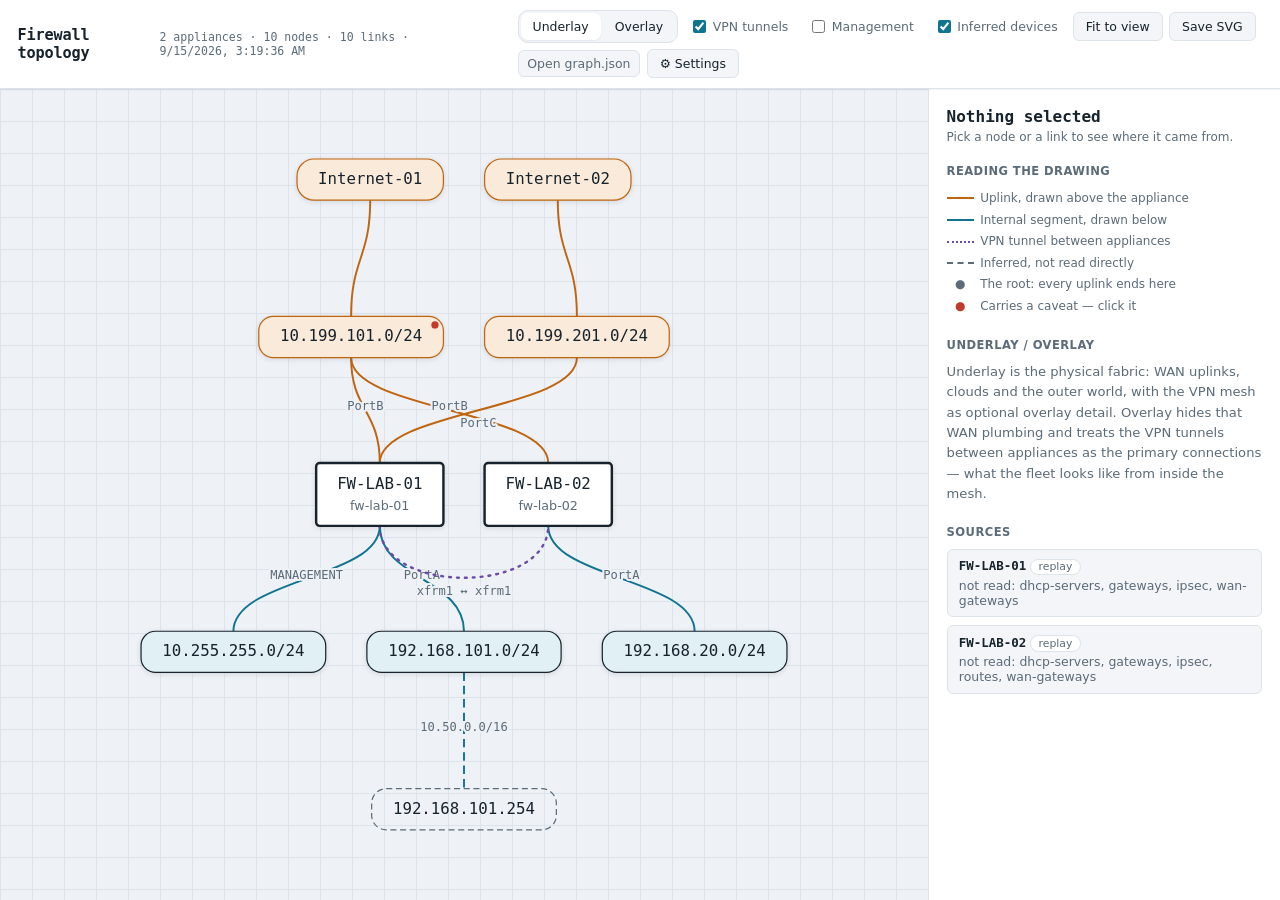
==== web/index.html @ fed54f02 "Initial commit: sfos-topology Builds a network topology graph from one or more Sophos Firewalls via " ====
<!doctype html>
<html lang="en">
<head>
<meta charset="utf-8">
<meta name="viewport" content="width=device-width, initial-scale=1">
<title>Firewall topology</title>
<style>
  :root {
    color-scheme: light dark;

    --paper:       #eef1f5;
    --paper-line:  #dde3ea;
    --surface:     #ffffff;
    --surface-2:   #f3f5f8;
    --ink:         #16222c;
    --ink-soft:    #5b6b78;
    --ink-faint:   #97a4ae;
    --border:      #dde3ea;

    --north:       #bf640f;
    --north-wash:  #faead9;
    --south:       #0f7490;
    --south-wash:  #e1f0f4;
    --overlay:     #6d4aa8;
    --overlay-wash:#eee8f9;
    --alert:       #bf3a28;

    --shadow-1: 0 1px 2px rgba(20, 30, 40, 0.06);
    --shadow-2: 0 6px 20px rgba(20, 30, 40, 0.10), 0 1px 3px rgba(20, 30, 40, 0.08);

    --r-sm: 6px;
    --r-md: 10px;
    --r-pill: 999px;

    --rule: 1px;
    --font-ui: system-ui, -apple-system, "Segoe UI", Roboto, sans-serif;
    --font-data: ui-monospace, "SF Mono", "JetBrains Mono", Menlo, Consolas, monospace;
  }

  @media (prefers-color-scheme: dark) {
    :root {
      --paper:       #0f151b;
      --paper-line:  #1f2932;
      --surface:     #161e26;
      --surface-2:   #1c252e;
      --ink:         #e8edf1;
      --ink-soft:    #8fa0ac;
      --ink-faint:   #5c6c78;
      --border:      #263039;

      --north:       #e0954e;
      --north-wash:  #2a2015;
      --south:       #52b8d4;
      --south-wash:  #10262c;
      --overlay:     #ab8fe0;
      --overlay-wash:#241d33;
      --alert:       #e2695a;

      --shadow-1: 0 1px 2px rgba(0, 0, 0, 0.35);
      --shadow-2: 0 10px 28px rgba(0, 0, 0, 0.45), 0 2px 6px rgba(0, 0, 0, 0.4);
    }
  }

  * { box-sizing: border-box; }

  html, body {
    height: 100%;
    margin: 0;
    font-family: var(--font-ui);
    color: var(--ink);
    background: var(--paper);
    -webkit-font-smoothing: antialiased;
    text-rendering: optimizeLegibility;
  }

  body {
    display: grid;
    grid-template-rows: auto 1fr;
    grid-template-columns: 1fr 22rem;
    grid-template-areas: "bar bar" "canvas panel";
  }

  /* ---------- top bar ---------- */

  .bar {
    grid-area: bar;
    display: flex;
    align-items: center;
    gap: 1.5rem;
    padding: 0.65rem 1.1rem;
    background: var(--surface);
    border-bottom: 1px solid var(--border);
    box-shadow: var(--shadow-1);
    position: relative;
    z-index: 1;
  }

  .bar h1 {
    margin: 0;
    font-family: var(--font-data);
    font-size: 0.95rem;
    font-weight: 700;
    letter-spacing: -0.01em;
  }

  .bar .meta {
    font-family: var(--font-data);
    font-size: 0.72rem;
    color: var(--ink-soft);
  }

  .bar .spacer { flex: 1; }

  .controls { display: flex; align-items: center; gap: 0.4rem; flex-wrap: wrap; }

  .controls label {
    display: inline-flex;
    align-items: center;
    gap: 0.4rem;
    font-size: 0.78rem;
    color: var(--ink-soft);
    cursor: pointer;
    padding: 0.3rem 0.55rem;
    border-radius: var(--r-sm);
    transition: background-color 120ms ease, color 120ms ease;
  }
  .controls label:hover { background: var(--surface-2); color: var(--ink); }

  .controls input[type=checkbox] { accent-color: var(--south); margin: 0; }

  button, .filebtn {
    font: inherit;
    font-size: 0.78rem;
    font-weight: 500;
    color: var(--ink);
    background: var(--surface-2);
    border: 1px solid var(--border);
    border-radius: var(--r-sm);
    padding: 0.36rem 0.75rem;
    cursor: pointer;
    transition: background-color 120ms ease, border-color 120ms ease, box-shadow 120ms ease, transform 120ms ease;
  }

  button:hover, .filebtn:hover { background: var(--surface); border-color: var(--ink-faint); box-shadow: var(--shadow-1); }
  button:active, .filebtn:active { transform: translateY(1px); }
  button:focus-visible, .filebtn:focus-visible { outline: 2px solid var(--overlay); outline-offset: 2px; }
  .filebtn input { position: absolute; width: 1px; height: 1px; opacity: 0; }

  /* ---------- view mode ---------- */

  .modes {
    display: inline-flex; gap: 2px; padding: 2px;
    background: var(--surface-2); border: 1px solid var(--border); border-radius: var(--r-md);
  }
  .modes .mode-btn {
    background: transparent; border: none; border-radius: calc(var(--r-md) - 3px);
    box-shadow: none;
  }
  .modes .mode-btn[aria-pressed="true"] {
    background: var(--surface); color: var(--ink); box-shadow: var(--shadow-1);
  }
  .modes .mode-btn:hover { background: var(--surface); box-shadow: none; }
  .modes .mode-btn[aria-pressed="true"]:hover { box-shadow: var(--shadow-1); }

  /* ---------- canvas ---------- */

  .canvas {
    grid-area: canvas;
    position: relative;
    overflow: hidden;
    background-color: var(--paper);
    background-image:
      linear-gradient(var(--paper-line) 1px, transparent 1px),
      linear-gradient(90deg, var(--paper-line) 1px, transparent 1px);
    background-size: 32px 32px, 32px 32px;
  }

  .canvas.dragging { cursor: grabbing; }
  #stage { display: block; width: 100%; height: 100%; }

  .empty {
    position: absolute;
    inset: 0;
    display: none;
    place-content: center;
    text-align: center;
    padding: 2rem;
  }
  .canvas.is-empty .empty { display: grid; }
  .empty p { max-width: 34ch; margin: 0 auto; color: var(--ink-soft); font-size: 0.9rem; line-height: 1.6; }
  .empty code {
    font-family: var(--font-data); font-size: 0.85em; background: var(--surface-2);
    border: 1px solid var(--border); border-radius: 4px; padding: 0.1em 0.4em;
  }

  .canvas.is-over { outline: 2px dashed var(--south); outline-offset: -8px; }

  /* ---------- graph elements ---------- */

  .node { cursor: pointer; }
  .node-box {
    fill: var(--surface); stroke: var(--ink); stroke-width: var(--rule);
    filter: drop-shadow(0 1px 2px rgba(20, 30, 40, 0.12));
  }
  .node[data-kind="segment"] .node-box { fill: var(--south-wash); }
  .node[data-kind="segment"][data-orientation="north"] .node-box { fill: var(--north-wash); stroke: var(--north); }
  .node[data-kind="cloud"] .node-box { fill: var(--north-wash); stroke: var(--north); }
  .node[data-kind="gateway"] .node-box { fill: none; stroke: var(--ink-soft); stroke-dasharray: 5 3; filter: none; }
  .node[data-kind="device"] .node-box { stroke-width: 2px; }
  .node:not(.dim):hover .node-box { filter: drop-shadow(0 3px 8px rgba(20, 30, 40, 0.2)); }
  .node-dot { fill: var(--ink); stroke: none; }
  .node[data-kind="world"].sel .node-dot { fill: var(--overlay); }
  /* A note is not a fault. Recolouring the box would read as "this device is
     down" to anyone who has looked at a NOC screen, so a caveat gets a mark in
     the corner and the box keeps its normal ink. */
  .node-flag { fill: var(--alert); }
  .node-note { font-family: var(--font-ui); font-size: 9.5px; fill: var(--alert); }
  .node.sel .node-box { stroke: var(--overlay); stroke-width: 2.5px; }
  .node.dim { opacity: 0.3; }

  .node-label { font-family: var(--font-data); font-size: 13px; fill: var(--ink); dominant-baseline: middle; }
  .node-sub { font-family: var(--font-ui); font-size: 10.5px; fill: var(--ink-soft); dominant-baseline: middle; }
  .node-badge { font-family: var(--font-data); font-size: 9.5px; fill: var(--ink-soft); }

  .edge { fill: none; stroke: var(--ink-soft); stroke-width: 1.6px; cursor: pointer; }
  .edge[data-orientation="north"] { stroke: var(--north); }
  .edge[data-orientation="south"] { stroke: var(--south); }
  .edge[data-confidence="inferred"] { stroke-dasharray: 7 4; }
  .edge[data-confidence="assumed"] { stroke-dasharray: 2 4; }
  /* Declared after the confidence rules so a tunnel reads as a tunnel whatever
     its confidence: a VPN link is not a wire and should not look like one. */
  .edge[data-orientation="overlay"] {
    stroke: var(--overlay); stroke-width: 2px; stroke-dasharray: 1.5 5; stroke-linecap: round;
  }
  .edge.sel { stroke: var(--overlay); stroke-width: 3.2px; }
  .edge.dim { opacity: 0.18; }
  .edge-hit { fill: none; stroke: transparent; stroke-width: 14px; cursor: pointer; }
  /* :has() lets the hit-area (the wide invisible click target drawn after the
     visible line) drive a hover style on its thin sibling, so the whole link
     reads as interactive without redrawing it wider all the time. */
  g:has(.edge-hit:hover) .edge:not(.sel) { stroke-width: 2.6px; }
  .edge-label {
    font-family: var(--font-data); font-size: 10px; fill: var(--ink-soft);
    paint-order: stroke; stroke: var(--paper); stroke-width: 3.5px; stroke-linejoin: round;
  }

  /* ---------- inspector ---------- */

  .panel {
    grid-area: panel;
    border-left: 1px solid var(--border);
    background: var(--surface);
    overflow-y: auto;
    padding: 1.1rem;
    scrollbar-width: thin;
    scrollbar-color: var(--ink-faint) transparent;
  }
  .panel::-webkit-scrollbar { width: 8px; }
  .panel::-webkit-scrollbar-thumb { background: var(--ink-faint); border-radius: var(--r-pill); }
  .panel::-webkit-scrollbar-track { background: transparent; }

  .panel h2 {
    margin: 0 0 0.15rem;
    font-family: var(--font-data);
    font-size: 1rem;
    font-weight: 700;
    word-break: break-all;
  }

  .panel .kind { font-size: 0.75rem; color: var(--ink-soft); margin: 0 0 1.1rem; }

  .tabbar { display: flex; gap: 1.3rem; border-bottom: 1px solid var(--border); margin-bottom: 1.1rem; }
  .tab-btn {
    font: inherit; font-size: 0.8rem; font-weight: 600; color: var(--ink-soft);
    background: transparent; border: none; border-bottom: 2px solid transparent;
    padding: 0 0 0.6rem; margin-bottom: -1px; cursor: pointer;
    transition: color 120ms ease, border-color 120ms ease;
  }
  .tab-btn[aria-selected="true"] { color: var(--ink); border-bottom-color: var(--overlay); }
  .tab-btn:hover { color: var(--ink); }
  .tab-btn:focus-visible { outline: 2px solid var(--overlay); outline-offset: 2px; }
  .tabpanel[hidden] { display: none; }

  .panel section { margin-bottom: 1.3rem; }
  .panel h3 {
    margin: 0 0 0.6rem; font-size: 0.72rem; font-weight: 700; color: var(--ink-soft);
    text-transform: uppercase; letter-spacing: 0.04em;
  }
  .panel p { margin: 0 0 0.6rem; font-size: 0.82rem; line-height: 1.55; color: var(--ink-soft); }

  .facts { display: grid; grid-template-columns: auto 1fr; gap: 0.4rem 0.8rem; font-size: 0.8rem; }
  .facts dt { color: var(--ink-soft); }
  .facts dd { margin: 0; font-family: var(--font-data); word-break: break-all; }

  .iface {
    background: var(--surface-2); border: 1px solid var(--border); border-radius: var(--r-sm);
    padding: 0.55rem 0.7rem; margin-bottom: 0.5rem; font-size: 0.78rem;
  }
  .iface:last-child { margin-bottom: 0; }
  /* Address object names are administrator (or Sophos Central) chosen and
     run long with no spaces to break on, e.g. an auto-generated
     Central_NETWORK_..._<suffix> name -- wrap them rather than overflow
     the panel. */
  .iface .n { font-family: var(--font-data); font-weight: 600; overflow-wrap: anywhere; }
  .iface .a { font-family: var(--font-data); color: var(--ink-soft); overflow-wrap: anywhere; }
  .iface .z { color: var(--ink-soft); margin-top: 0.15rem; }
  .tag {
    display: inline-block; font-size: 0.68rem; padding: 0.05rem 0.45rem;
    border: 1px solid var(--border); border-radius: var(--r-pill); color: var(--ink-soft);
    background: var(--surface);
  }
  .tag.alert { border-color: var(--alert); color: var(--alert); }

  .evidence {
    border-left: 3px solid var(--overlay); background: var(--overlay-wash);
    border-radius: 0 var(--r-sm) var(--r-sm) 0;
    padding: 0.4rem 0.65rem; margin-bottom: 0.6rem;
  }
  .evidence .rule { font-family: var(--font-data); font-size: 0.78rem; color: var(--overlay); }
  .evidence .detail { font-size: 0.8rem; line-height: 1.5; color: var(--ink-soft); }

  .warn {
    border-left: 3px solid var(--alert); background: color-mix(in srgb, var(--alert) 10%, var(--surface));
    border-radius: 0 var(--r-sm) var(--r-sm) 0;
    padding: 0.4rem 0.65rem; margin-bottom: 0.6rem; font-size: 0.8rem; line-height: 1.5;
  }

  .legend { font-size: 0.75rem; color: var(--ink-soft); line-height: 1.8; }
  .legend .swatch { display: inline-block; width: 1.7rem; border-top-width: 2px; border-top-style: solid; vertical-align: middle; margin-right: 0.4rem; }

  /* ---------- settings modal ---------- */

  .modal-backdrop {
    position: fixed; inset: 0; background: rgba(10, 14, 18, 0.45);
    display: flex; align-items: center; justify-content: center;
    padding: 1.5rem; z-index: 10;
  }
  .modal-backdrop[hidden] { display: none; }
  .modal {
    background: var(--surface); border-radius: var(--r-md); box-shadow: var(--shadow-2);
    width: min(34rem, 100%); max-height: min(38rem, 100%);
    display: flex; flex-direction: column; overflow: hidden;
  }
  .modal-head {
    display: flex; align-items: center; justify-content: space-between;
    padding: 1rem 1.2rem; border-bottom: 1px solid var(--border);
  }
  .modal-head h2 { margin: 0; font-family: var(--font-data); font-size: 0.95rem; font-weight: 700; }
  .modal-close {
    background: transparent; border: none; padding: 0.2rem 0.5rem; font-size: 0.9rem;
    color: var(--ink-soft); box-shadow: none;
  }
  .modal-close:hover { color: var(--ink); background: var(--surface-2); box-shadow: none; }
  .modal-body { padding: 1.2rem; overflow-y: auto; }
  .modal-body h3 {
    margin: 0 0 0.6rem; font-size: 0.72rem; font-weight: 700; color: var(--ink-soft);
    text-transform: uppercase; letter-spacing: 0.04em;
  }
  .modal-body .hint { font-size: 0.8rem; line-height: 1.55; color: var(--ink-soft); margin: 0 0 1rem; }

  .field { display: flex; flex-direction: column; gap: 0.3rem; margin-bottom: 0.8rem; }
  .field label { font-size: 0.75rem; color: var(--ink-soft); }
  .field input {
    font: inherit; font-family: var(--font-data); font-size: 0.82rem;
    color: var(--ink); background: var(--surface-2); border: 1px solid var(--border);
    border-radius: var(--r-sm); padding: 0.45rem 0.6rem;
  }
  .field input:focus-visible { outline: 2px solid var(--overlay); outline-offset: 1px; }
  .field .note { font-size: 0.72rem; color: var(--ink-faint); }

  .device-row {
    display: flex; align-items: flex-start; justify-content: space-between; gap: 0.7rem;
    background: var(--surface-2); border: 1px solid var(--border); border-radius: var(--r-sm);
    padding: 0.6rem 0.75rem; margin-bottom: 0.5rem;
  }
  .device-row .label { font-family: var(--font-data); font-weight: 600; }
  .device-row .host { font-family: var(--font-data); font-size: 0.78rem; color: var(--ink-soft); }
  .device-row .row-actions { display: flex; gap: 0.4rem; flex-shrink: 0; }
  .device-row .row-actions button { padding: 0.25rem 0.55rem; font-size: 0.72rem; }

  .form-actions { display: flex; gap: 0.6rem; margin-top: 0.9rem; }
  .form-actions .primary { background: var(--ink); color: var(--surface); border-color: var(--ink); }
  .form-actions .primary:hover { background: var(--ink); opacity: 0.9; }

  .settings-error {
    border-left: 3px solid var(--alert); background: color-mix(in srgb, var(--alert) 10%, var(--surface));
    border-radius: 0 var(--r-sm) var(--r-sm) 0; padding: 0.5rem 0.7rem; margin-bottom: 0.9rem;
    font-size: 0.8rem; line-height: 1.5;
  }
  .settings-note {
    border-left: 3px solid var(--south); background: var(--south-wash);
    border-radius: 0 var(--r-sm) var(--r-sm) 0; padding: 0.5rem 0.7rem; margin-bottom: 0.9rem;
    font-size: 0.8rem; line-height: 1.5;
  }

  @media (prefers-reduced-motion: no-preference) {
    .node-box { transition: opacity 120ms linear, filter 120ms ease, stroke-width 120ms ease; }
    .edge { transition: opacity 120ms linear, stroke-width 120ms ease; }
  }

  @media (max-width: 860px) {
    body { grid-template-columns: 1fr; grid-template-rows: auto 1fr auto; grid-template-areas: "bar" "canvas" "panel"; }
    .panel { border-left: none; border-top: 1px solid var(--border); max-height: 45vh; }
  }
</style>
</head>
<body>

<header class="bar">
  <h1>Firewall topology</h1>
  <span class="meta" id="meta"></span>
  <span class="spacer"></span>
  <div class="controls">
    <div class="modes" role="group" aria-label="View">
      <button type="button" class="mode-btn" id="mode-underlay" aria-pressed="true">Underlay</button>
      <button type="button" class="mode-btn" id="mode-overlay" aria-pressed="false">Overlay</button>
    </div>
    <label id="t-overlay-row"><input type="checkbox" id="t-overlay" checked> VPN tunnels</label>
    <label><input type="checkbox" id="t-mgmt"> Management</label>
    <label><input type="checkbox" id="t-ghost" checked> Inferred devices</label>
    <button id="fit">Fit to view</button>
    <button id="export">Save SVG</button>
    <label class="filebtn" tabindex="0">Open graph.json<input type="file" id="file" accept=".json,application/json"></label>
    <button id="settings-btn" title="Add, edit or remove firewalls">⚙ Settings</button>
  </div>
</header>

<div class="canvas is-empty" id="canvas">
  <svg id="stage" xmlns="http://www.w3.org/2000/svg"></svg>
  <div class="empty">
    <p>Drop a <code>graph.json</code> anywhere on this page, or open one from the bar above.
       Generate it with <code>sfos-topology -config devices.json -out graph.json</code>.</p>
  </div>
</div>

<div class="modal-backdrop" id="settings-backdrop" hidden>
  <div class="modal" role="dialog" aria-modal="true" aria-labelledby="settings-title">
    <div class="modal-head">
      <h2 id="settings-title">Settings</h2>
      <button type="button" class="modal-close" id="settings-close" aria-label="Close">✕</button>
    </div>
    <div class="modal-body" id="settings-body"></div>
  </div>
</div>

<aside class="panel" id="panel"></aside>

<script>
"use strict";

/* ------------------------------------------------------------------ *
 * Layout
 *
 * Rank is dictated by orientation, not by graph structure: uplinks sit
 * above the appliance and internal segments below it, which is the whole
 * point of classifying zones in the collector. Within a rank the order is
 * settled by barycentre sweeps, which is enough to keep crossings down at
 * the size a firewall fleet actually reaches.
 * ------------------------------------------------------------------ */

const RANK = { world: -1, cloud: 0, "segment:north": 1, device: 2,
               "segment:south": 3, "segment:management": 3, gateway: 4 };

// The root sits well clear of the first row so it reads as somewhere else
// entirely rather than as another tier of the network.
const WORLD_LIFT = 58;
const WORLD_R = 8;
const ROW_GAP = 130;
const COL_GAP = 34;
const CHAR_W  = 7.9;

function rankOf(n) {
  if (n.kind === "segment") return RANK["segment:" + (n.orientation || "south")] ?? 3;
  return RANK[n.kind] ?? 2;
}

function sizeOf(n) {
  if (n.kind === "world") return { w: WORLD_R * 2, h: WORLD_R * 2 };
  const label = n.label || n.id;
  const sub = n.kind === "device" ? (n.hostname || "") : "";
  const w = Math.max(label.length * CHAR_W, sub.length * 6.2) + 34;
  const h = n.kind === "device" ? 52 : 34;
  return { w: Math.max(w, 96), h };
}

function layout(nodes, edges) {
  const byId = new Map(nodes.map(n => [n.id, n]));
  const rows = new Map();

  for (const n of nodes) {
    n._rank = rankOf(n);
    Object.assign(n, sizeOf(n));
    if (!rows.has(n._rank)) rows.set(n._rank, []);
    rows.get(n._rank).push(n);
  }

  // Overlay edges connect peers on the same rank and must not influence
  // vertical ordering, so they are left out of the sweep.
  const structural = edges.filter(e => e.orientation !== "overlay"
    && byId.has(e.from) && byId.has(e.to));
  const neighbours = new Map(nodes.map(n => [n.id, []]));
  for (const e of structural) {
    neighbours.get(e.from).push(e.to);
    neighbours.get(e.to).push(e.from);
  }

  const ranks = [...rows.keys()].sort((a, b) => a - b);
  const indexIn = r => new Map(rows.get(r).map((n, i) => [n.id, i]));

  for (let pass = 0; pass < 6; pass++) {
    const order = pass % 2 ? [...ranks].reverse() : ranks;
    for (const r of order) {
      const fixed = new Map();
      for (const other of ranks) {
        if (other === r) continue;
        for (const [id, i] of indexIn(other)) fixed.set(id, i);
      }
      const row = rows.get(r);
      const bary = new Map();
      row.forEach((n, i) => {
        const vals = neighbours.get(n.id).map(id => fixed.get(id)).filter(v => v !== undefined);
        bary.set(n.id, vals.length ? vals.reduce((a, b) => a + b, 0) / vals.length : i);
      });
      row.sort((a, b) => bary.get(a.id) - bary.get(b.id) || a.id.localeCompare(b.id));
    }
  }

  let widest = 0;
  for (const r of ranks) {
    const row = rows.get(r);
    widest = Math.max(widest, row.reduce((s, n) => s + n.w + COL_GAP, -COL_GAP));
  }

  for (const r of ranks) {
    const row = rows.get(r);
    const total = row.reduce((s, n) => s + n.w + COL_GAP, -COL_GAP);
    let x = (widest - total) / 2;
    for (const n of row) {
      n.x = x + n.w / 2;
      n.y = r * ROW_GAP - (n.kind === "world" ? WORLD_LIFT : 0);
      x += n.w + COL_GAP;
    }
  }

  // Bounds come from the boxes actually drawn. Deriving height from the rank
  // count leaves a band of dead space under the last row and throws off the
  // fit, which is very visible once the drawing is exported.
  let x0 = Infinity, y0 = Infinity, x1 = -Infinity, y1 = -Infinity;
  for (const n of nodes) {
    x0 = Math.min(x0, n.x - n.w / 2); x1 = Math.max(x1, n.x + n.w / 2);
    y0 = Math.min(y0, n.y - n.h / 2); y1 = Math.max(y1, n.y + n.h / 2);
  }
  if (!nodes.length) { x0 = y0 = 0; x1 = y1 = 1; }
  return { x: x0, y: y0, width: x1 - x0, height: y1 - y0 };
}

/* ------------------------------------------------------------------ *
 * Rendering
 * ------------------------------------------------------------------ */

const NS = "http://www.w3.org/2000/svg";
const el = (name, attrs = {}) => {
  const e = document.createElementNS(NS, name);
  for (const [k, v] of Object.entries(attrs)) if (v !== undefined && v !== null) e.setAttribute(k, v);
  return e;
};

const stage  = document.getElementById("stage");
const canvas = document.getElementById("canvas");
const panel  = document.getElementById("panel");
const meta   = document.getElementById("meta");

let DOC = null;        // parsed graph.json
let VIEW = { x: 0, y: 0, k: 1 };
let root = null;
let selection = null;

// labelPoint evaluates the curve at its midpoint rather than averaging node
// centres, so the text sits on the line it belongs to.
//
// A same-rank pair is always a VPN tunnel today. In the overlay view WAN
// uplinks are hidden, so the tunnel is drawn north of the device, the same
// side an uplink would occupy; in the underlay view it stays a dip below the
// row, out from under the WAN detail still on screen above it.
function labelPoint(a, b) {
  if (a._rank === b._rank) {
    const north = VIEW_MODE === "overlay";
    const ay = a.y + (north ? -a.h / 2 : a.h / 2), by = b.y + (north ? -b.h / 2 : b.h / 2);
    const dip = (46 + Math.abs(a.x - b.x) * 0.08) * (north ? -1 : 1);
    return { x: (a.x + b.x) / 2, y: (ay + by) / 2 + dip * 0.75 };
  }
  const [top, bot] = a._rank < b._rank ? [a, b] : [b, a];
  return { x: (top.x + bot.x) / 2, y: (top.y + top.h / 2 + bot.y - bot.h / 2) / 2 };
}

function edgePath(a, b) {
  if (a._rank === b._rank) {
    const north = VIEW_MODE === "overlay";
    const dip = (46 + Math.abs(a.x - b.x) * 0.08) * (north ? -1 : 1);
    const ay = a.y + (north ? -a.h / 2 : a.h / 2), by = b.y + (north ? -b.h / 2 : b.h / 2);
    return `M ${a.x} ${ay} C ${a.x} ${ay + dip},` +
           ` ${b.x} ${by + dip}, ${b.x} ${by}`;
  }
  const [top, bot] = a._rank < b._rank ? [a, b] : [b, a];
  const y1 = top.y + top.h / 2, y2 = bot.y - bot.h / 2;
  const m = (y1 + y2) / 2;
  return `M ${top.x} ${y1} C ${top.x} ${m}, ${bot.x} ${m}, ${bot.x} ${y2}`;
}

// VIEW_MODE picks which half of the picture is the point.
//
// "underlay" is the physical fabric: WAN uplinks, clouds and the outer world,
// with the VPN mesh as optional overlay detail (t-overlay). "overlay" inverts
// that: the WAN plumbing that gets a device onto the internet is not what a
// VPN mesh reader wants to see, so it is hidden and the tunnel edges — always
// on in this mode — become the primary connections between appliances.
let VIEW_MODE = "underlay";

function setMode(mode) {
  if (mode === VIEW_MODE) return;
  VIEW_MODE = mode;
  document.getElementById("mode-underlay").setAttribute("aria-pressed", String(mode === "underlay"));
  document.getElementById("mode-overlay").setAttribute("aria-pressed", String(mode === "overlay"));
  document.getElementById("t-overlay-row").hidden = mode === "overlay";
  render();
}

function visible(node) {
  if (!document.getElementById("t-mgmt").checked && node.orientation === "management") return false;
  if (!document.getElementById("t-ghost").checked && node.kind === "gateway") return false;
  if (VIEW_MODE === "overlay") {
    if (node.kind === "world" || node.kind === "cloud") return false;
    if (node.kind === "segment" && node.orientation === "north") return false;
  }
  return true;
}

function render() {
  stage.replaceChildren();
  if (!DOC) { canvas.classList.add("is-empty"); panel.replaceChildren(emptyPanel()); return; }
  canvas.classList.remove("is-empty");

  const showOverlay = VIEW_MODE === "overlay" || document.getElementById("t-overlay").checked;
  const nodes = DOC.graph.nodes.filter(visible);
  const ids = new Set(nodes.map(n => n.id));
  const edges = DOC.graph.edges.filter(e =>
    ids.has(e.from) && ids.has(e.to) && (showOverlay || e.orientation !== "overlay"));

  const box = layout(nodes, edges);
  const byId = new Map(nodes.map(n => [n.id, n]));

  root = el("g");
  const gEdges = el("g"), gNodes = el("g");
  root.append(gEdges, gNodes);
  stage.append(root);

  const placed = [];
  for (const e of edges) {
    const a = byId.get(e.from), b = byId.get(e.to);
    const d = edgePath(a, b);
    const g = el("g");
    const hit = el("path", { class: "edge-hit", d });
    const line = el("path", {
      class: "edge", d,
      "data-orientation": e.orientation,
      "data-confidence": e.confidence
    });
    e._el = line;
    g.append(line, hit);
    // A link labelled with the name of the node it lands on says nothing
    // twice, so drop it.
    const echoes = e.label && (e.label === a.label || e.label === b.label);
    if (e.label && !echoes) {
      const p = labelPoint(a, b);
      let y = p.y;
      for (let i = 0; i < 4; i++) {
        const clash = placed.some(q => Math.abs(q.x - p.x) < 62 && Math.abs(q.y - y) < 12);
        if (!clash) break;
        y += 14;
      }
      placed.push({ x: p.x, y });
      const t = el("text", { class: "edge-label", x: p.x, y, "text-anchor": "middle" });
      t.textContent = e.label;
      g.append(t);
    }
    const pick = () => select({ type: "edge", data: e });
    hit.addEventListener("click", pick);
    line.addEventListener("click", pick);
    gEdges.append(g);
  }

  for (const n of nodes) {
    const warn = (n.warnings && n.warnings.length) || n.overlappingCidr ? "1" : "0";
    const g = el("g", {
      class: "node", "data-kind": n.kind,
      "data-orientation": n.orientation || "", "data-warn": warn
    });
    n._el = g;
    if (n.kind === "world") {
      // No label: a named box would imply the collector knows something about
      // what is out there, and it knows nothing beyond the next hop.
      g.append(el("circle", { class: "node-dot", cx: n.x, cy: n.y, r: WORLD_R }));
      const title = el("title");
      title.textContent = n.label || "Outer world";
      g.append(title);
      g.addEventListener("click", ev => { ev.stopPropagation(); select({ type: "node", data: n }); });
      gNodes.append(g);
      continue;
    }

    // A network is a round-rectangle so its shape reads as "a network" at a
    // glance, distinct from a device's near-square box; cloud keeps its own,
    // rounder-still treatment as the odd one out (an upstream, not a network).
    const r = n.kind === "cloud" ? 14 : n.kind === "device" ? 3 : 12;
    g.append(el("rect", {
      class: "node-box", x: n.x - n.w / 2, y: n.y - n.h / 2,
      width: n.w, height: n.h, rx: r
    }));

    const hasSub = n.kind === "device" && n.hostname;
    const label = el("text", {
      class: "node-label", x: n.x, y: hasSub ? n.y - 8 : n.y, "text-anchor": "middle"
    });
    label.textContent = n.label || n.id;
    g.append(label);
    if (hasSub) {
      const sub = el("text", { class: "node-sub", x: n.x, y: n.y + 10, "text-anchor": "middle" });
      sub.textContent = n.hostname;
      g.append(sub);
    }
    if (warn === "1") {
      g.append(el("circle", {
        class: "node-flag", cx: n.x + n.w / 2 - 7, cy: n.y - n.h / 2 + 7, r: 3
      }));
    }
    if (n.overlappingCidr) {
      // Below the box, not inside it: the prefix is the label and must stay
      // readable.
      const b = el("text", {
        class: "node-note", x: n.x, y: n.y + n.h / 2 + 12, "text-anchor": "middle"
      });
      b.textContent = "duplicate address";
      g.append(b);
    }
    g.addEventListener("click", ev => { ev.stopPropagation(); select({ type: "node", data: n }); });
    gNodes.append(g);
  }

  fit(box);
  if (selection) reselect();
  else panel.replaceChildren(emptyPanel());
}

/* ---------- pan, zoom, fit ---------- */

let extent = { x: 0, y: 0, width: 1, height: 1 };

function fit(box) {
  extent = box;
  const pad = 70;
  const r = canvas.getBoundingClientRect();
  const k = Math.min((r.width - pad * 2) / Math.max(box.width, 1),
                     (r.height - pad * 2) / Math.max(box.height, 1), 1.4);
  VIEW = {
    k,
    x: (r.width - box.width * k) / 2 - box.x * k,
    y: (r.height - box.height * k) / 2 - box.y * k
  };
  applyView();
}

function applyView() {
  if (root) root.setAttribute("transform", `translate(${VIEW.x},${VIEW.y}) scale(${VIEW.k})`);
}

canvas.addEventListener("wheel", ev => {
  if (!root) return;
  ev.preventDefault();
  const r = canvas.getBoundingClientRect();
  const px = ev.clientX - r.left, py = ev.clientY - r.top;
  const k = Math.min(3, Math.max(0.2, VIEW.k * (ev.deltaY < 0 ? 1.12 : 1 / 1.12)));
  VIEW.x = px - (px - VIEW.x) * (k / VIEW.k);
  VIEW.y = py - (py - VIEW.y) * (k / VIEW.k);
  VIEW.k = k;
  applyView();
}, { passive: false });

let drag = null;
canvas.addEventListener("pointerdown", ev => {
  if (ev.target.closest(".node") || ev.target.closest(".edge-hit")) return;
  drag = { x: ev.clientX - VIEW.x, y: ev.clientY - VIEW.y };
  canvas.classList.add("dragging");
  canvas.setPointerCapture(ev.pointerId);
});
canvas.addEventListener("pointermove", ev => {
  if (!drag) return;
  VIEW.x = ev.clientX - drag.x;
  VIEW.y = ev.clientY - drag.y;
  applyView();
});
const endDrag = () => { drag = null; canvas.classList.remove("dragging"); };
canvas.addEventListener("pointerup", endDrag);
canvas.addEventListener("pointercancel", endDrag);
canvas.addEventListener("click", ev => { if (!ev.target.closest(".node, .edge-hit")) select(null); });

/* ---------- selection and inspector ---------- */

function select(sel) {
  selection = sel;
  reselect();
}

function reselect() {
  const nodes = [...stage.querySelectorAll(".node")];
  const edges = [...stage.querySelectorAll(".edge")];
  nodes.forEach(n => n.classList.remove("sel", "dim"));
  edges.forEach(e => e.classList.remove("sel", "dim"));

  if (!selection) { panel.replaceChildren(emptyPanel()); return; }

  if (selection.type === "node") {
    const n = selection.data;
    if (!n._el) { panel.replaceChildren(emptyPanel()); return; }
    n._el.classList.add("sel");
    const touching = new Set();
    for (const e of DOC.graph.edges) {
      if (!e._el) continue;
      if (e.from === n.id || e.to === n.id) { touching.add(e); }
      else e._el.classList.add("dim");
    }
    for (const other of DOC.graph.nodes) {
      if (!other._el || other.id === n.id) continue;
      const linked = [...touching].some(e => e.from === other.id || e.to === other.id);
      if (!linked) other._el.classList.add("dim");
    }
    panel.replaceChildren(nodePanel(n, [...touching]));
  } else {
    const e = selection.data;
    if (e._el) e._el.classList.add("sel");
    edges.forEach(x => { if (x !== e._el) x.classList.add("dim"); });
    nodes.forEach(x => {
      const id = DOC.graph.nodes.find(n => n._el === x)?.id;
      if (id !== e.from && id !== e.to) x.classList.add("dim");
    });
    panel.replaceChildren(edgePanel(e));
  }
}

const h = (tag, cls, text) => {
  const n = document.createElement(tag);
  if (cls) n.className = cls;
  if (text !== undefined) n.textContent = text;
  return n;
};

function emptyPanel() {
  const f = document.createDocumentFragment();
  f.append(h("h2", null, "Nothing selected"));
  f.append(h("p", "kind", "Pick a node or a link to see where it came from."));

  const s = h("section");
  s.append(h("h3", null, "Reading the drawing"));
  const l = h("div", "legend");
  l.innerHTML =
    '<div><span class="swatch" style="border-color:var(--north)"></span>Uplink, drawn above the appliance</div>' +
    '<div><span class="swatch" style="border-color:var(--south)"></span>Internal segment, drawn below</div>' +
    '<div><span class="swatch" style="border-color:var(--overlay);border-top-style:dotted"></span>VPN tunnel between appliances</div>' +
    '<div><span class="swatch" style="border-color:var(--ink-soft);border-top-style:dashed"></span>Inferred, not read directly</div>' +
    '<div><span style="display:inline-block;width:1.7rem;text-align:center;margin-right:0.4rem">&#9679;</span>The root: every uplink ends here</div>' +
    '<div><span style="display:inline-block;width:1.7rem;text-align:center;margin-right:0.4rem;color:var(--alert)">&#9679;</span>Carries a caveat &mdash; click it</div>';
  s.append(l);
  f.append(s);

  const m = h("section");
  m.append(h("h3", null, "Underlay / Overlay"));
  m.append(h("p", null,
    "Underlay is the physical fabric: WAN uplinks, clouds and the outer world, " +
    "with the VPN mesh as optional overlay detail. Overlay hides that WAN " +
    "plumbing and treats the VPN tunnels between appliances as the primary " +
    "connections — what the fleet looks like from inside the mesh."));
  f.append(m);

  if (DOC) {
    const d = h("section");
    d.append(h("h3", null, "Sources"));
    for (const dev of DOC.devices || []) {
      const row = h("div", "iface");
      row.append(h("span", "n", dev.label));
      row.append(document.createTextNode(" "));
      row.append(h("span", "tag", dev.source));
      if (dev.error) row.append(h("div", "a", dev.error));
      const missing = Object.keys(dev.partial || {});
      if (missing.length) row.append(h("div", "z", "not read: " + missing.join(", ").replace(/\.json/g, "")));
      d.append(row);
    }
    f.append(d);
  }
  return f;
}

function facts(pairs) {
  const dl = h("dl", "facts");
  for (const [k, v] of pairs) {
    if (v === undefined || v === null || v === "") continue;
    dl.append(h("dt", null, k), h("dd", null, String(v)));
  }
  return dl;
}

// activeTab remembers the last tab id chosen, across selections: browsing
// several segments in a row to compare, say, their address objects should
// not reset to "Information" on every click.
let activeTab = null;

// tabs renders a tab bar plus one panel per section, all built up front
// (build() runs immediately, not lazily) since the underlying data is a
// small in-memory object, not worth deferring. Only one panel is visible at
// a time; switching tabs never touches node/edge selection state.
function tabs(sections) {
  const wrap = document.createDocumentFragment();
  const bar = h("div", "tabbar");
  const built = sections.map(s => ({ ...s, panel: h("div", "tabpanel") }));
  for (const s of built) s.panel.append(s.build());

  const initial = built.some(s => s.id === activeTab) ? activeTab : built[0].id;
  for (const s of built) {
    const btn = h("button", "tab-btn", s.label);
    btn.type = "button";
    btn.setAttribute("aria-selected", String(s.id === initial));
    s.panel.hidden = s.id !== initial;
    btn.addEventListener("click", () => {
      activeTab = s.id;
      bar.querySelectorAll(".tab-btn").forEach(b => b.setAttribute("aria-selected", "false"));
      btn.setAttribute("aria-selected", "true");
      for (const other of built) other.panel.hidden = other.id !== s.id;
    });
    bar.append(btn);
  }
  wrap.append(bar, ...built.map(s => s.panel));
  return wrap;
}

function nodePanel(n, touching) {
  const f = document.createDocumentFragment();
  f.append(h("h2", null, n.label || n.id));
  const kindText = {
    device: "Appliance", segment: "Network segment",
    cloud: "Upstream", gateway: "Inferred router", world: "Everything past the uplinks"
  }[n.kind] || n.kind;
  f.append(h("p", "kind", kindText + (n.orientation ? " · " + n.orientation : "")));

  const buildInformation = () => {
    const frag = document.createDocumentFragment();
    const s1 = h("section");
    s1.append(facts([
      ["Serial", n.serial],
      ["Hostname", n.hostname],
      ["Prefix", n.cidr],
      ["Gateway IP", n.gatewayIp],
      ["HA peers", (n.haPeers || []).join(", ")],
      ["Links", touching.length]
    ]));
    frag.append(s1);

    for (const w of n.warnings || []) {
      frag.append(h("div", "warn", w));
    }

    if (n.kind === "device" && n.interfaces && n.interfaces.length) {
      const s = h("section");
      s.append(h("h3", null, "Interfaces"));
      for (const i of n.interfaces) {
        const row = h("div", "iface");
        const line = h("div");
        line.append(h("span", "n", i.name));
        if (i.addr) { line.append(document.createTextNode(" ")); line.append(h("span", "a", i.addr)); }
        row.append(line);
        const sub = h("div", "z");
        sub.textContent = `${i.zoneName} (${i.zoneType}) · ${i.orientation}`;
        row.append(sub);
        if (i.gatewayName) row.append(h("div", "a", "via " + i.gatewayName + " " + (i.gatewayIp || "")));
        const tags = h("div");
        if (i.isApiPath) { tags.append(h("span", "tag", "collector path")); tags.append(document.createTextNode(" ")); }
        if (i.type && i.type !== "physical") tags.append(h("span", "tag", i.type));
        if (i.memberOf) { tags.append(document.createTextNode(" ")); tags.append(h("span", "tag", "in " + i.memberOf)); }
        if (!i.enabled) { tags.append(document.createTextNode(" ")); tags.append(h("span", "tag", "disabled")); }
        if (tags.childNodes.length) row.append(tags);
        s.append(row);
      }
      frag.append(s);
    }

    // A network's own interfaces: one row per appliance that has a wire on
    // it, pulled from the device->segment edges rather than re-deriving
    // membership in the browser, so this always agrees with why the segment
    // merged.
    if (n.kind === "segment") {
      const memberEdges = touching.filter(e => e.from !== n.id
        && DOC.graph.nodes.find(x => x.id === e.from)?.kind === "device");
      if (memberEdges.length) {
        const s = h("section");
        s.append(h("h3", null, "Connected interfaces"));
        for (const e of memberEdges) {
          const dev = DOC.graph.nodes.find(x => x.id === e.from);
          const iface = (dev.interfaces || []).find(i => i.name === e.label);
          const row = h("div", "iface");
          const line = h("div");
          line.append(h("span", "n", dev.label || dev.id));
          line.append(document.createTextNode(" — " + (e.label || "")));
          row.append(line);
          if (iface) {
            const sub = h("div", "z");
            sub.textContent = `${iface.zoneName} (${iface.zoneType})` + (iface.addr ? " · " + iface.addr : "");
            row.append(sub);
          }
          s.append(row);
        }
        frag.append(s);
      }
    }
    return frag;
  };

  const buildAddressObjects = () => {
    const frag = document.createDocumentFragment();
    const s = h("section");
    if (n.addressObjects && n.addressObjects.length) {
      for (const o of n.addressObjects) {
        const row = h("div", "iface");
        const line = h("div");
        line.append(h("span", "n", o.name));
        line.append(document.createTextNode(" "));
        line.append(h("span", "tag", o.hostType));
        if (o.multipleFirewalls) {
          line.append(document.createTextNode(" "));
          line.append(h("span", "tag alert", "multiple-firewalls"));
        }
        row.append(line);
        const sub = h("div", "z");
        sub.textContent = `${o.value} · ${o.deviceLabel}`;
        row.append(sub);
        s.append(row);
      }
    } else {
      s.append(h("p", null, "No address objects match this network."));
    }
    frag.append(s);
    return frag;
  };

  const buildEvidence = () => {
    const frag = document.createDocumentFragment();
    const s = h("section");
    for (const e of touching) {
      for (const ev of e.evidence || []) {
        const b = h("div", "evidence");
        b.append(h("div", "rule", ev.rule + " · " + e.confidence));
        b.append(h("div", "detail", ev.detail));
        s.append(b);
      }
    }
    frag.append(s);
    return frag;
  };

  const sections = [{ id: "info", label: "Information", build: buildInformation }];
  if (n.kind === "segment") sections.push({ id: "objects", label: "Address objects", build: buildAddressObjects });
  if (touching.length) sections.push({ id: "evidence", label: "Evidences", build: buildEvidence });
  f.append(tabs(sections));
  return f;
}

function edgePanel(e) {
  const f = document.createDocumentFragment();
  f.append(h("h2", null, e.label || e.from + " → " + e.to));
  f.append(h("p", "kind", e.orientation + " · " + e.confidence));

  const buildInformation = () => {
    const frag = document.createDocumentFragment();
    const s1 = h("section");
    s1.append(facts([["From", e.from], ["To", e.to]]));
    frag.append(s1);
    return frag;
  };

  const buildEvidence = () => {
    const frag = document.createDocumentFragment();
    const s = h("section");
    if (!(e.evidence || []).length) {
      s.append(h("p", null, "No rule recorded for this link."));
    }
    for (const ev of e.evidence || []) {
      const b = h("div", "evidence");
      b.append(h("div", "rule", ev.rule));
      b.append(h("div", "detail", ev.detail));
      s.append(b);
    }
    frag.append(s);
    return frag;
  };

  f.append(tabs([
    { id: "info", label: "Information", build: buildInformation },
    { id: "evidence", label: "Evidences", build: buildEvidence }
  ]));
  return f;
}

/* ---------- loading ---------- */

function loadDoc(raw) {
  let parsed;
  try { parsed = typeof raw === "string" ? JSON.parse(raw) : raw; }
  catch (err) { showError("That file is not valid JSON."); return; }

  const graph = parsed.graph || parsed;
  if (!graph || !Array.isArray(graph.nodes) || !Array.isArray(graph.edges)) {
    showError("No nodes and edges in that file. Expected the output of sfos-topology.");
    return;
  }
  DOC = { graph, devices: parsed.devices || [], generatedAt: parsed.generatedAt };
  selection = null;

  const devs = DOC.devices.length ? DOC.devices.length + " appliances" : "";
  const when = DOC.generatedAt ? new Date(DOC.generatedAt).toLocaleString() : "";
  meta.textContent = [devs, graph.nodes.length + " nodes", graph.edges.length + " links", when]
    .filter(Boolean).join("  ·  ");
  render();
}

function showError(msg) {
  panel.replaceChildren();
  panel.append(h("h2", null, "Could not read that file"));
  panel.append(h("p", "kind", msg));
}

document.getElementById("file").addEventListener("change", ev => {
  const file = ev.target.files[0];
  if (file) file.text().then(loadDoc);
});

["dragenter", "dragover"].forEach(t =>
  document.addEventListener(t, ev => { ev.preventDefault(); canvas.classList.add("is-over"); }));
["dragleave", "drop"].forEach(t =>
  document.addEventListener(t, ev => { ev.preventDefault(); canvas.classList.remove("is-over"); }));
document.addEventListener("drop", ev => {
  const file = ev.dataTransfer.files[0];
  if (file) file.text().then(loadDoc);
});

for (const id of ["t-overlay", "t-mgmt", "t-ghost"]) {
  document.getElementById(id).addEventListener("change", render);
}
document.getElementById("mode-underlay").addEventListener("click", () => setMode("underlay"));
document.getElementById("mode-overlay").addEventListener("click", () => setMode("overlay"));
document.getElementById("fit").addEventListener("click", () => fit(extent));

document.getElementById("export").addEventListener("click", () => {
  if (!DOC) return;
  const clone = stage.cloneNode(true);
  clone.setAttribute("viewBox",
    `${extent.x - 40} ${extent.y - 40} ${extent.width + 80} ${extent.height + 80}`);
  clone.setAttribute("width", extent.width + 80);
  clone.setAttribute("height", extent.height + 80);
  clone.querySelector("g").removeAttribute("transform");
  clone.querySelectorAll(".dim, .sel").forEach(n => n.classList.remove("dim", "sel"));
  // Inline the stylesheet: an exported file has no document to inherit from.
  const style = document.createElementNS(NS, "style");
  style.textContent = document.querySelector("style").textContent;
  clone.prepend(style);
  const blob = new Blob(['<?xml version="1.0" encoding="UTF-8"?>\n', clone.outerHTML],
                        { type: "image/svg+xml" });
  const a = document.createElement("a");
  a.href = URL.createObjectURL(blob);
  a.download = "topology.svg";
  a.click();
  URL.revokeObjectURL(a.href);
});

window.addEventListener("resize", () => { if (DOC) fit(extent); });

/* ------------------------------------------------------------------ *
 * Settings: add, edit and remove firewalls.
 *
 * This talks to /api/devices, which only exists when the collector was
 * started with SFOS_ADMIN_TOKEN set -- deliberately opt-in, since a write
 * endpoint that can plant firewall API keys is a bigger blast radius than
 * the read-only graph this page otherwise only ever shows. The token is
 * kept in sessionStorage: enough to avoid retyping it on every click within
 * one tab, gone the moment the tab closes.
 * ------------------------------------------------------------------ */

const backdrop     = document.getElementById("settings-backdrop");
const settingsBody = document.getElementById("settings-body");
let adminToken   = sessionStorage.getItem("sfos-admin-token") || "";
let editingLabel = null;  // non-null while the form is editing an existing device
let lastDevices  = [];

function openSettings() { backdrop.hidden = false; renderSettings(); }
function closeSettings() { backdrop.hidden = true; editingLabel = null; }

document.getElementById("settings-btn").addEventListener("click", openSettings);
document.getElementById("settings-close").addEventListener("click", closeSettings);
backdrop.addEventListener("click", ev => { if (ev.target === backdrop) closeSettings(); });
document.addEventListener("keydown", ev => { if (ev.key === "Escape" && !backdrop.hidden) closeSettings(); });

async function apiFetch(path, opts) {
  opts = opts || {};
  const headers = Object.assign({}, opts.headers, { "X-Admin-Token": adminToken });
  if (opts.body) headers["Content-Type"] = "application/json";
  let res;
  try {
    res = await fetch(path, Object.assign({}, opts, { headers }));
  } catch (err) {
    return { ok: false, status: 0, body: { error: "could not reach the server" } };
  }
  let body = null;
  try { body = await res.json(); } catch (err) { /* no/invalid body */ }
  return { ok: res.ok, status: res.status, body };
}

async function refetchGraph() {
  try {
    const r = await fetch("graph.json", { cache: "no-store" });
    if (r.ok) loadDoc(await r.json());
  } catch (err) { /* leave the current graph on screen */ }
}

function renderSettings() {
  settingsBody.replaceChildren(h("p", null, "Loading…"));
  if (!adminToken) { settingsBody.replaceChildren(tokenPrompt()); return; }
  apiFetch("api/devices").then(({ ok, status, body }) => {
    if (status === 404) { settingsBody.replaceChildren(disabledNotice()); return; }
    if (status === 401) {
      adminToken = "";
      sessionStorage.removeItem("sfos-admin-token");
      settingsBody.replaceChildren(tokenPrompt("That token was rejected."));
      return;
    }
    if (!ok) { settingsBody.replaceChildren(msgPanel("error", (body && body.error) || `HTTP ${status}`)); return; }
    lastDevices = body || [];
    editingLabel = null;
    renderDevicesAndForm();
  });
}

function renderDevicesAndForm(message) {
  settingsBody.replaceChildren(buildDevicesAndForm(lastDevices, message));
}

function tokenPrompt(message) {
  const f = document.createDocumentFragment();
  if (message) f.append(h("div", "settings-error", message));
  f.append(h("p", "hint",
    "Settings needs the admin token the server was started with " +
    "(the SFOS_ADMIN_TOKEN environment variable)."));
  const field = h("div", "field");
  const lab = h("label", null, "Admin token");
  field.append(lab);
  const input = document.createElement("input");
  input.type = "password";
  input.placeholder = "••••••••";
  field.append(input);
  f.append(field);
  const actions = h("div", "form-actions");
  const go = h("button", "primary", "Continue");
  go.type = "button";
  go.addEventListener("click", () => {
    const v = input.value.trim();
    if (!v) return;
    adminToken = v;
    sessionStorage.setItem("sfos-admin-token", adminToken);
    renderSettings();
  });
  input.addEventListener("keydown", ev => { if (ev.key === "Enter") go.click(); });
  actions.append(go);
  f.append(actions);
  return f;
}

function disabledNotice() {
  const f = document.createDocumentFragment();
  f.append(h("p", "hint",
    "Settings are disabled on this server. Set SFOS_ADMIN_TOKEN in its " +
    "environment and restart the collector to enable adding, editing and " +
    "removing firewalls from here."));
  return f;
}

function msgPanel(kind, text) {
  const f = document.createDocumentFragment();
  f.append(h("div", kind === "error" ? "settings-error" : "settings-note", text));
  return f;
}

function field(labelText, id, type, value, placeholder) {
  const wrap = h("div", "field");
  const lab = h("label", null, labelText);
  lab.htmlFor = id;
  wrap.append(lab);
  const input = document.createElement("input");
  input.type = type; input.id = id;
  if (value !== undefined && value !== null) input.value = value;
  if (placeholder) input.placeholder = placeholder;
  wrap.append(input);
  return wrap;
}

function buildDevicesAndForm(devices, message) {
  const f = document.createDocumentFragment();
  if (message) f.append(h("div", message.kind === "error" ? "settings-error" : "settings-note", message.text));

  const list = h("section");
  list.append(h("h3", null, "Firewalls"));
  if (!devices.length) list.append(h("p", "hint", "No firewalls configured yet."));
  for (const d of devices) {
    const row = h("div", "device-row");
    const info = h("div");
    info.append(h("div", "label", d.label));
    info.append(h("div", "host", d.offlineDir ? "replay: " + d.offlineDir : (d.host || "")));
    const tags = h("div");
    tags.append(h("span", "tag", d.hasToken ? "key set" : "no key"));
    if (d.tokenEnv) { tags.append(document.createTextNode(" ")); tags.append(h("span", "tag", "env: " + d.tokenEnv)); }
    if (d.pinSha256) { tags.append(document.createTextNode(" ")); tags.append(h("span", "tag", "pinned")); }
    info.append(tags);
    row.append(info);

    const actions = h("div", "row-actions");
    const editBtn = h("button", null, "Edit");
    editBtn.type = "button";
    editBtn.addEventListener("click", () => { editingLabel = d.label; renderDevicesAndForm(); });
    const delBtn = h("button", null, "Remove");
    delBtn.type = "button";
    delBtn.addEventListener("click", () => {
      if (!confirm(`Remove ${d.label}? This deletes it from devices.json and its stored key.`)) return;
      apiFetch("api/devices/" + encodeURIComponent(d.label), { method: "DELETE" }).then(({ ok, status, body }) => {
        if (!ok) { renderDevicesAndForm({ kind: "error", text: (body && body.error) || `HTTP ${status}` }); return; }
        lastDevices = (body && body.devices) || [];
        editingLabel = null;
        renderDevicesAndForm({ kind: "note", text: `Removed ${d.label}.` });
        refetchGraph();
      });
    });
    actions.append(editBtn, delBtn);
    row.append(actions);
    list.append(row);
  }
  f.append(list);

  const editing = devices.find(d => d.label === editingLabel) || null;
  const formSection = h("section");
  formSection.append(h("h3", null, editing ? `Edit ${editing.label}` : "Add a firewall"));

  formSection.append(field("Label", "df-label", "text", editing ? editing.label : "", "FW-101"));
  formSection.append(field("Host (address:port)", "df-host", "text", editing ? editing.host : "", "192.168.101.99:4444"));
  formSection.append(field("API key", "df-token", "password", "",
    editing ? "leave blank to keep the current key" : "sfos_..."));
  formSection.append(field("Certificate pin (SHA-256, optional)", "df-pin", "text", editing ? editing.pinSha256 : "", ""));

  const actions = h("div", "form-actions");
  const save = h("button", "primary", editing ? "Save changes" : "Add firewall");
  save.type = "button";
  save.addEventListener("click", () => {
    const label = document.getElementById("df-label").value.trim();
    const host = document.getElementById("df-host").value.trim();
    const token = document.getElementById("df-token").value;
    const pin = document.getElementById("df-pin").value.trim();
    if (!label || !host) { renderDevicesAndForm({ kind: "error", text: "Label and host are required." }); return; }

    const payload = { label, host, token, pinSha256: pin };
    save.disabled = true;
    const req = editing
      ? apiFetch("api/devices/" + encodeURIComponent(editing.label), { method: "PUT", body: JSON.stringify(payload) })
      : apiFetch("api/devices", { method: "POST", body: JSON.stringify(payload) });
    req.then(({ ok, status, body }) => {
      if (!ok) { renderDevicesAndForm({ kind: "error", text: (body && body.error) || `HTTP ${status}` }); return; }
      lastDevices = (body && body.devices) || [];
      editingLabel = null;
      let text = editing ? `Saved ${label}.` : `Added ${label}.`;
      if (body && body.device && body.device.error) text += " Could not connect yet: " + body.device.error;
      renderDevicesAndForm({ kind: body && body.device && body.device.error ? "error" : "note", text });
      refetchGraph();
    });
  });
  actions.append(save);
  if (editing) {
    const cancel = h("button", null, "Cancel");
    cancel.type = "button";
    cancel.addEventListener("click", () => { editingLabel = null; renderDevicesAndForm(); });
    actions.append(cancel);
  }
  formSection.append(actions);
  f.append(formSection);
  return f;
}

/* When the page is served by the collector it fetches the live graph.
   Opened straight from disk, browsers block that fetch, so it falls back to
   the sample embedded below. Opening a file replaces either one. */
const SAMPLE = {"generatedAt":"2026-09-15T03:19:36.099736681Z","graph":{"nodes":[{"id":"serial:S1234567890ABCDE","kind":"device","label":"FW-LAB-01","serial":"S1234567890ABCDE","hostname":"fw-lab-01","interfaces":[{"deviceId":"serial:S1234567890ABCDE","name":"MANAGEMENT","type":"physical","zoneName":"LAN","zoneType":"lan","orientation":"south","addr":"10.255.255.101/24","enabled":true},{"deviceId":"serial:S1234567890ABCDE","name":"PortA","type":"physical","zoneName":"LAN","zoneType":"lan","orientation":"south","addr":"192.168.101.99/24","enabled":true,"isApiPath":true},{"deviceId":"serial:S1234567890ABCDE","name":"PortB","type":"physical","zoneName":"WAN","zoneType":"wan","orientation":"north","addr":"10.199.101.101/24","gatewayName":"Internet-01","gatewayIp":"10.199.101.1","enabled":true},{"deviceId":"serial:S1234567890ABCDE","name":"PortC","type":"physical","zoneName":"WAN","zoneType":"wan","orientation":"north","addr":"10.199.201.101/24","gatewayName":"Internet-02","gatewayIp":"10.199.201.1","enabled":true},{"deviceId":"serial:S1234567890ABCDE","name":"xfrm1","type":"xfrm","zoneName":"VPN","zoneType":"vpn","orientation":"overlay","addr":"10.252.0.2/30","enabled":true},{"deviceId":"serial:S1234567890ABCDE","name":"xfrm2","type":"xfrm","zoneName":"VPN","zoneType":"vpn","orientation":"overlay","addr":"10.252.0.10/30","enabled":true},{"deviceId":"serial:S1234567890ABCDE","name":"xfrm3","type":"xfrm","zoneName":"VPN","zoneType":"vpn","orientation":"overlay","addr":"10.252.0.6/30","enabled":true},{"deviceId":"serial:S1234567890ABCDE","name":"xfrm4","type":"xfrm","zoneName":"VPN","zoneType":"vpn","orientation":"overlay","addr":"10.252.0.14/30","enabled":true},{"deviceId":"serial:S1234567890ABCDE","name":"xfrm5","type":"xfrm","zoneName":"VPN","zoneType":"vpn","orientation":"overlay","addr":"10.252.0.17/30","enabled":true},{"deviceId":"serial:S1234567890ABCDE","name":"xfrm6","type":"xfrm","zoneName":"VPN","zoneType":"vpn","orientation":"overlay","addr":"10.252.0.21/30","enabled":true},{"deviceId":"serial:S1234567890ABCDE","name":"xfrm7","type":"xfrm","zoneName":"VPN","zoneType":"vpn","orientation":"overlay","addr":"10.252.0.25/30","enabled":true},{"deviceId":"serial:S1234567890ABCDE","name":"xfrm8","type":"xfrm","zoneName":"VPN","zoneType":"vpn","orientation":"overlay","addr":"10.252.0.29/30","enabled":true}]},{"id":"serial:S9999999999ZZZZZ","kind":"device","label":"FW-LAB-02","serial":"S9999999999ZZZZZ","hostname":"fw-lab-02","interfaces":[{"deviceId":"serial:S9999999999ZZZZZ","name":"PortB","type":"physical","zoneName":"WAN","zoneType":"wan","orientation":"north","addr":"10.199.101.102/24","gatewayName":"Internet-01","gatewayIp":"10.199.101.1","enabled":true},{"deviceId":"serial:S9999999999ZZZZZ","name":"PortA","type":"physical","zoneName":"LAN","zoneType":"lan","orientation":"south","addr":"192.168.20.1/24","enabled":true},{"deviceId":"serial:S9999999999ZZZZZ","name":"xfrm1","type":"xfrm","zoneName":"VPN","zoneType":"vpn","orientation":"overlay","addr":"10.252.0.1/30","enabled":true}]},{"id":"seg:10.199.101.0/24","kind":"segment","label":"10.199.101.0/24","cidr":"10.199.101.0/24","orientation":"north","warnings":["merged: serial:S1234567890ABCDE, serial:S9999999999ZZZZZ share next hop 10.199.101.1 inside this prefix"]},{"id":"seg:10.199.201.0/24","kind":"segment","label":"10.199.201.0/24","cidr":"10.199.201.0/24","orientation":"north"},{"id":"seg:10.255.255.0/24","kind":"segment","label":"10.255.255.0/24","cidr":"10.255.255.0/24","orientation":"south"},{"id":"seg:192.168.101.0/24","kind":"segment","label":"192.168.101.0/24","cidr":"192.168.101.0/24","orientation":"south"},{"id":"seg:192.168.20.0/24","kind":"segment","label":"192.168.20.0/24","cidr":"192.168.20.0/24","orientation":"south"},{"id":"cloud:10.199.101.1","kind":"cloud","label":"Internet-01","orientation":"north"},{"id":"cloud:10.199.201.1","kind":"cloud","label":"Internet-02","orientation":"north"},{"id":"gw:192.168.101.254","kind":"gateway","label":"192.168.101.254","orientation":"south"}],"edges":[{"from":"serial:S1234567890ABCDE","to":"seg:10.199.101.0/24","orientation":"north","confidence":"confirmed","label":"PortB","evidence":[{"rule":"E0","detail":"PortB holds 10.199.101.101/24 in zone WAN"}]},{"from":"serial:S9999999999ZZZZZ","to":"seg:10.199.101.0/24","orientation":"north","confidence":"confirmed","label":"PortB","evidence":[{"rule":"E0","detail":"PortB holds 10.199.101.102/24 in zone WAN"}]},{"from":"serial:S1234567890ABCDE","to":"seg:10.199.201.0/24","orientation":"north","confidence":"confirmed","label":"PortC","evidence":[{"rule":"E0","detail":"PortC holds 10.199.201.101/24 in zone WAN"}]},{"from":"serial:S1234567890ABCDE","to":"seg:10.255.255.0/24","orientation":"south","confidence":"confirmed","label":"MANAGEMENT","evidence":[{"rule":"E0","detail":"MANAGEMENT holds 10.255.255.101/24 in zone LAN"}]},{"from":"serial:S1234567890ABCDE","to":"seg:192.168.101.0/24","orientation":"south","confidence":"confirmed","label":"PortA","evidence":[{"rule":"E0","detail":"PortA holds 192.168.101.99/24 in zone LAN"}]},{"from":"serial:S9999999999ZZZZZ","to":"seg:192.168.20.0/24","orientation":"south","confidence":"confirmed","label":"PortA","evidence":[{"rule":"E0","detail":"PortA holds 192.168.20.1/24 in zone LAN"}]},{"from":"seg:10.199.101.0/24","to":"cloud:10.199.101.1","orientation":"north","confidence":"confirmed","label":"Internet-01","evidence":[{"rule":"E5","detail":"serial:S1234567890ABCDE: gateway Internet-01 (10.199.101.1) on PortB"},{"rule":"E5","detail":"serial:S9999999999ZZZZZ: gateway Internet-01 (10.199.101.1) on PortB"}]},{"from":"seg:10.199.201.0/24","to":"cloud:10.199.201.1","orientation":"north","confidence":"confirmed","label":"Internet-02","evidence":[{"rule":"E5","detail":"serial:S1234567890ABCDE: gateway Internet-02 (10.199.201.1) on PortC"}]},{"from":"serial:S1234567890ABCDE","to":"serial:S9999999999ZZZZZ","orientation":"overlay","confidence":"confirmed","label":"xfrm1 \u2194 xfrm1","evidence":[{"rule":"E8","detail":"xfrm1 (10.252.0.2/30) and xfrm1 (10.252.0.1/30) are the two hosts of the same /30 transit net"}]},{"from":"seg:192.168.101.0/24","to":"gw:192.168.101.254","orientation":"south","confidence":"inferred","label":"10.50.0.0/16","evidence":[{"rule":"E6","detail":"static route 10.50.0.0/16 via 192.168.101.254 on serial:S1234567890ABCDE"}]}]},"devices":[{"label":"FW-LAB-01","host":"192.168.101.99:4444","source":"replay","partial":{"dhcp-servers.json":"open captures/fw01/dhcp-servers.json: no such file or directory","gateways.json":"open captures/fw01/gateways.json: no such file or directory","ipsec.json":"open captures/fw01/ipsec.json: no such file or directory","wan-gateways.json":"open captures/fw01/wan-gateways.json: no such file or directory"}},{"label":"FW-LAB-02","host":"192.168.101.98:4444","source":"replay","partial":{"dhcp-servers.json":"open captures/fw02/dhcp-servers.json: no such file or directory","gateways.json":"open captures/fw02/gateways.json: no such file or directory","ipsec.json":"open captures/fw02/ipsec.json: no such file or directory","routes.json":"open captures/fw02/routes.json: no such file or directory","wan-gateways.json":"open captures/fw02/wan-gateways.json: no such file or directory"}}]};
(async function boot() {
  if (location.protocol === "http:" || location.protocol === "https:") {
    try {
      const r = await fetch("graph.json", { cache: "no-store" });
      if (r.ok) { loadDoc(await r.json()); return; }
    } catch (err) { /* fall through to the embedded sample */ }
  }
  if (SAMPLE) loadDoc(SAMPLE);
})();
</script>
</body>
</html>
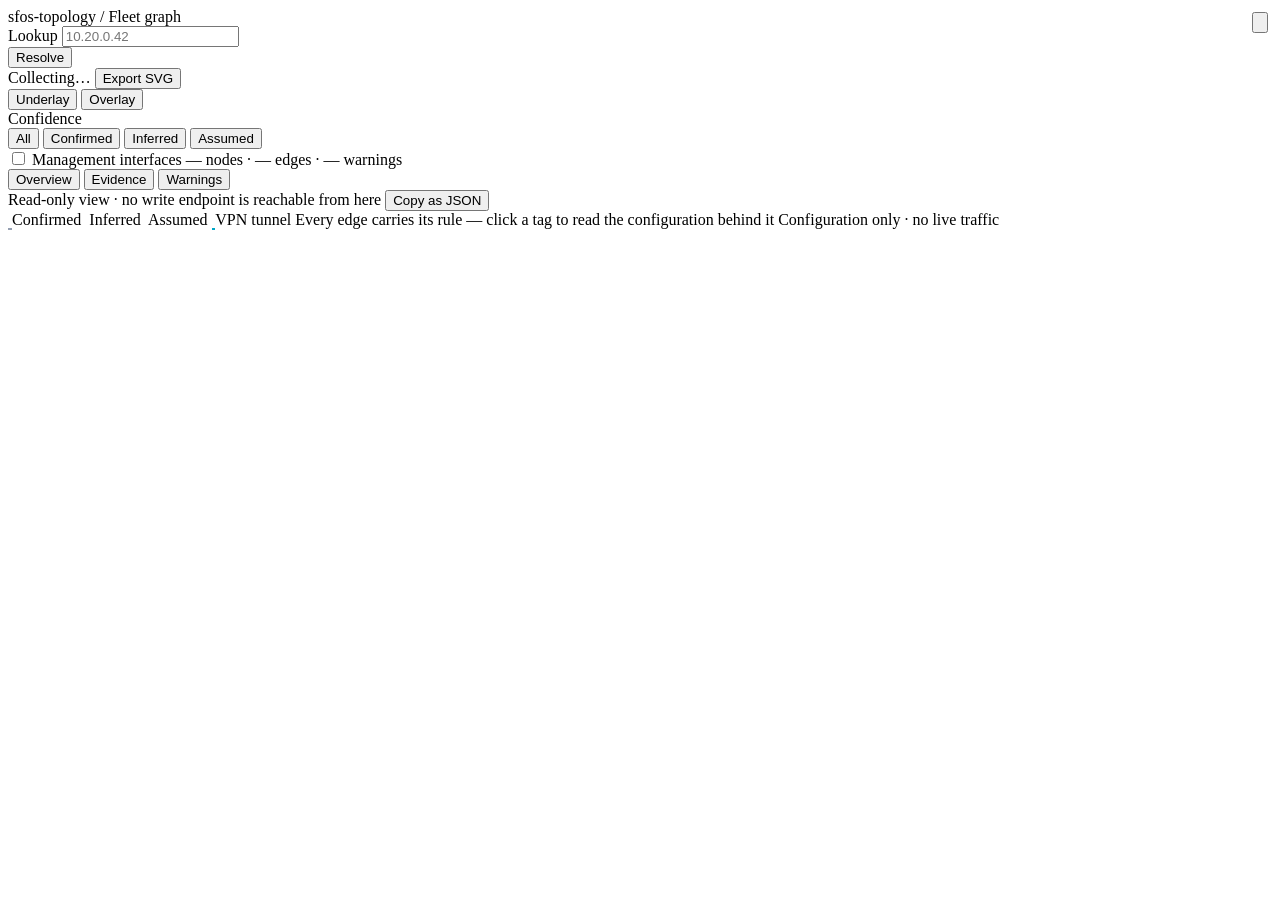
==== commit 09206af1: "Add redesigned web UI, access-policy engine, and topology/IPAM refinements - New graph/fleet/policy " ====
--- a/web/index.html
+++ b/web/index.html
@@ -3,1410 +3,89 @@
 <head>
 <meta charset="utf-8">
 <meta name="viewport" content="width=device-width, initial-scale=1">
-<title>Firewall topology</title>
-<style>
-  :root {
-    color-scheme: light dark;
-
-    --paper:       #eef1f5;
-    --paper-line:  #dde3ea;
-    --surface:     #ffffff;
-    --surface-2:   #f3f5f8;
-    --ink:         #16222c;
-    --ink-soft:    #5b6b78;
-    --ink-faint:   #97a4ae;
-    --border:      #dde3ea;
-
-    --north:       #bf640f;
-    --north-wash:  #faead9;
-    --south:       #0f7490;
-    --south-wash:  #e1f0f4;
-    --overlay:     #6d4aa8;
-    --overlay-wash:#eee8f9;
-    --alert:       #bf3a28;
-
-    --shadow-1: 0 1px 2px rgba(20, 30, 40, 0.06);
-    --shadow-2: 0 6px 20px rgba(20, 30, 40, 0.10), 0 1px 3px rgba(20, 30, 40, 0.08);
-
-    --r-sm: 6px;
-    --r-md: 10px;
-    --r-pill: 999px;
-
-    --rule: 1px;
-    --font-ui: system-ui, -apple-system, "Segoe UI", Roboto, sans-serif;
-    --font-data: ui-monospace, "SF Mono", "JetBrains Mono", Menlo, Consolas, monospace;
-  }
-
-  @media (prefers-color-scheme: dark) {
-    :root {
-      --paper:       #0f151b;
-      --paper-line:  #1f2932;
-      --surface:     #161e26;
-      --surface-2:   #1c252e;
-      --ink:         #e8edf1;
-      --ink-soft:    #8fa0ac;
-      --ink-faint:   #5c6c78;
-      --border:      #263039;
-
-      --north:       #e0954e;
-      --north-wash:  #2a2015;
-      --south:       #52b8d4;
-      --south-wash:  #10262c;
-      --overlay:     #ab8fe0;
-      --overlay-wash:#241d33;
-      --alert:       #e2695a;
-
-      --shadow-1: 0 1px 2px rgba(0, 0, 0, 0.35);
-      --shadow-2: 0 10px 28px rgba(0, 0, 0, 0.45), 0 2px 6px rgba(0, 0, 0, 0.4);
-    }
-  }
-
-  * { box-sizing: border-box; }
-
-  html, body {
-    height: 100%;
-    margin: 0;
-    font-family: var(--font-ui);
-    color: var(--ink);
-    background: var(--paper);
-    -webkit-font-smoothing: antialiased;
-    text-rendering: optimizeLegibility;
-  }
-
-  body {
-    display: grid;
-    grid-template-rows: auto 1fr;
-    grid-template-columns: 1fr 22rem;
-    grid-template-areas: "bar bar" "canvas panel";
-  }
-
-  /* ---------- top bar ---------- */
-
-  .bar {
-    grid-area: bar;
-    display: flex;
-    align-items: center;
-    gap: 1.5rem;
-    padding: 0.65rem 1.1rem;
-    background: var(--surface);
-    border-bottom: 1px solid var(--border);
-    box-shadow: var(--shadow-1);
-    position: relative;
-    z-index: 1;
-  }
-
-  .bar h1 {
-    margin: 0;
-    font-family: var(--font-data);
-    font-size: 0.95rem;
-    font-weight: 700;
-    letter-spacing: -0.01em;
-  }
-
-  .bar .meta {
-    font-family: var(--font-data);
-    font-size: 0.72rem;
-    color: var(--ink-soft);
-  }
-
-  .bar .spacer { flex: 1; }
-
-  .controls { display: flex; align-items: center; gap: 0.4rem; flex-wrap: wrap; }
-
-  .controls label {
-    display: inline-flex;
-    align-items: center;
-    gap: 0.4rem;
-    font-size: 0.78rem;
-    color: var(--ink-soft);
-    cursor: pointer;
-    padding: 0.3rem 0.55rem;
-    border-radius: var(--r-sm);
-    transition: background-color 120ms ease, color 120ms ease;
-  }
-  .controls label:hover { background: var(--surface-2); color: var(--ink); }
-
-  .controls input[type=checkbox] { accent-color: var(--south); margin: 0; }
-
-  button, .filebtn {
-    font: inherit;
-    font-size: 0.78rem;
-    font-weight: 500;
-    color: var(--ink);
-    background: var(--surface-2);
-    border: 1px solid var(--border);
-    border-radius: var(--r-sm);
-    padding: 0.36rem 0.75rem;
-    cursor: pointer;
-    transition: background-color 120ms ease, border-color 120ms ease, box-shadow 120ms ease, transform 120ms ease;
-  }
-
-  button:hover, .filebtn:hover { background: var(--surface); border-color: var(--ink-faint); box-shadow: var(--shadow-1); }
-  button:active, .filebtn:active { transform: translateY(1px); }
-  button:focus-visible, .filebtn:focus-visible { outline: 2px solid var(--overlay); outline-offset: 2px; }
-  .filebtn input { position: absolute; width: 1px; height: 1px; opacity: 0; }
-
-  /* ---------- view mode ---------- */
-
-  .modes {
-    display: inline-flex; gap: 2px; padding: 2px;
-    background: var(--surface-2); border: 1px solid var(--border); border-radius: var(--r-md);
-  }
-  .modes .mode-btn {
-    background: transparent; border: none; border-radius: calc(var(--r-md) - 3px);
-    box-shadow: none;
-  }
-  .modes .mode-btn[aria-pressed="true"] {
-    background: var(--surface); color: var(--ink); box-shadow: var(--shadow-1);
-  }
-  .modes .mode-btn:hover { background: var(--surface); box-shadow: none; }
-  .modes .mode-btn[aria-pressed="true"]:hover { box-shadow: var(--shadow-1); }
-
-  /* ---------- canvas ---------- */
-
-  .canvas {
-    grid-area: canvas;
-    position: relative;
-    overflow: hidden;
-    background-color: var(--paper);
-    background-image:
-      linear-gradient(var(--paper-line) 1px, transparent 1px),
-      linear-gradient(90deg, var(--paper-line) 1px, transparent 1px);
-    background-size: 32px 32px, 32px 32px;
-  }
-
-  .canvas.dragging { cursor: grabbing; }
-  #stage { display: block; width: 100%; height: 100%; }
-
-  .empty {
-    position: absolute;
-    inset: 0;
-    display: none;
-    place-content: center;
-    text-align: center;
-    padding: 2rem;
-  }
-  .canvas.is-empty .empty { display: grid; }
-  .empty p { max-width: 34ch; margin: 0 auto; color: var(--ink-soft); font-size: 0.9rem; line-height: 1.6; }
-  .empty code {
-    font-family: var(--font-data); font-size: 0.85em; background: var(--surface-2);
-    border: 1px solid var(--border); border-radius: 4px; padding: 0.1em 0.4em;
-  }
-
-  .canvas.is-over { outline: 2px dashed var(--south); outline-offset: -8px; }
-
-  /* ---------- graph elements ---------- */
-
-  .node { cursor: pointer; }
-  .node-box {
-    fill: var(--surface); stroke: var(--ink); stroke-width: var(--rule);
-    filter: drop-shadow(0 1px 2px rgba(20, 30, 40, 0.12));
-  }
-  .node[data-kind="segment"] .node-box { fill: var(--south-wash); }
-  .node[data-kind="segment"][data-orientation="north"] .node-box { fill: var(--north-wash); stroke: var(--north); }
-  .node[data-kind="cloud"] .node-box { fill: var(--north-wash); stroke: var(--north); }
-  .node[data-kind="gateway"] .node-box { fill: none; stroke: var(--ink-soft); stroke-dasharray: 5 3; filter: none; }
-  .node[data-kind="device"] .node-box { stroke-width: 2px; }
-  .node:not(.dim):hover .node-box { filter: drop-shadow(0 3px 8px rgba(20, 30, 40, 0.2)); }
-  .node-dot { fill: var(--ink); stroke: none; }
-  .node[data-kind="world"].sel .node-dot { fill: var(--overlay); }
-  /* A note is not a fault. Recolouring the box would read as "this device is
-     down" to anyone who has looked at a NOC screen, so a caveat gets a mark in
-     the corner and the box keeps its normal ink. */
-  .node-flag { fill: var(--alert); }
-  .node-note { font-family: var(--font-ui); font-size: 9.5px; fill: var(--alert); }
-  .node.sel .node-box { stroke: var(--overlay); stroke-width: 2.5px; }
-  .node.dim { opacity: 0.3; }
-
-  .node-label { font-family: var(--font-data); font-size: 13px; fill: var(--ink); dominant-baseline: middle; }
-  .node-sub { font-family: var(--font-ui); font-size: 10.5px; fill: var(--ink-soft); dominant-baseline: middle; }
-  .node-badge { font-family: var(--font-data); font-size: 9.5px; fill: var(--ink-soft); }
-
-  .edge { fill: none; stroke: var(--ink-soft); stroke-width: 1.6px; cursor: pointer; }
-  .edge[data-orientation="north"] { stroke: var(--north); }
-  .edge[data-orientation="south"] { stroke: var(--south); }
-  .edge[data-confidence="inferred"] { stroke-dasharray: 7 4; }
-  .edge[data-confidence="assumed"] { stroke-dasharray: 2 4; }
-  /* Declared after the confidence rules so a tunnel reads as a tunnel whatever
-     its confidence: a VPN link is not a wire and should not look like one. */
-  .edge[data-orientation="overlay"] {
-    stroke: var(--overlay); stroke-width: 2px; stroke-dasharray: 1.5 5; stroke-linecap: round;
-  }
-  .edge.sel { stroke: var(--overlay); stroke-width: 3.2px; }
-  .edge.dim { opacity: 0.18; }
-  .edge-hit { fill: none; stroke: transparent; stroke-width: 14px; cursor: pointer; }
-  /* :has() lets the hit-area (the wide invisible click target drawn after the
-     visible line) drive a hover style on its thin sibling, so the whole link
-     reads as interactive without redrawing it wider all the time. */
-  g:has(.edge-hit:hover) .edge:not(.sel) { stroke-width: 2.6px; }
-  .edge-label {
-    font-family: var(--font-data); font-size: 10px; fill: var(--ink-soft);
-    paint-order: stroke; stroke: var(--paper); stroke-width: 3.5px; stroke-linejoin: round;
-  }
-
-  /* ---------- inspector ---------- */
-
-  .panel {
-    grid-area: panel;
-    border-left: 1px solid var(--border);
-    background: var(--surface);
-    overflow-y: auto;
-    padding: 1.1rem;
-    scrollbar-width: thin;
-    scrollbar-color: var(--ink-faint) transparent;
-  }
-  .panel::-webkit-scrollbar { width: 8px; }
-  .panel::-webkit-scrollbar-thumb { background: var(--ink-faint); border-radius: var(--r-pill); }
-  .panel::-webkit-scrollbar-track { background: transparent; }
-
-  .panel h2 {
-    margin: 0 0 0.15rem;
-    font-family: var(--font-data);
-    font-size: 1rem;
-    font-weight: 700;
-    word-break: break-all;
-  }
-
-  .panel .kind { font-size: 0.75rem; color: var(--ink-soft); margin: 0 0 1.1rem; }
-
-  .tabbar { display: flex; gap: 1.3rem; border-bottom: 1px solid var(--border); margin-bottom: 1.1rem; }
-  .tab-btn {
-    font: inherit; font-size: 0.8rem; font-weight: 600; color: var(--ink-soft);
-    background: transparent; border: none; border-bottom: 2px solid transparent;
-    padding: 0 0 0.6rem; margin-bottom: -1px; cursor: pointer;
-    transition: color 120ms ease, border-color 120ms ease;
-  }
-  .tab-btn[aria-selected="true"] { color: var(--ink); border-bottom-color: var(--overlay); }
-  .tab-btn:hover { color: var(--ink); }
-  .tab-btn:focus-visible { outline: 2px solid var(--overlay); outline-offset: 2px; }
-  .tabpanel[hidden] { display: none; }
-
-  .panel section { margin-bottom: 1.3rem; }
-  .panel h3 {
-    margin: 0 0 0.6rem; font-size: 0.72rem; font-weight: 700; color: var(--ink-soft);
-    text-transform: uppercase; letter-spacing: 0.04em;
-  }
-  .panel p { margin: 0 0 0.6rem; font-size: 0.82rem; line-height: 1.55; color: var(--ink-soft); }
-
-  .facts { display: grid; grid-template-columns: auto 1fr; gap: 0.4rem 0.8rem; font-size: 0.8rem; }
-  .facts dt { color: var(--ink-soft); }
-  .facts dd { margin: 0; font-family: var(--font-data); word-break: break-all; }
-
-  .iface {
-    background: var(--surface-2); border: 1px solid var(--border); border-radius: var(--r-sm);
-    padding: 0.55rem 0.7rem; margin-bottom: 0.5rem; font-size: 0.78rem;
-  }
-  .iface:last-child { margin-bottom: 0; }
-  /* Address object names are administrator (or Sophos Central) chosen and
-     run long with no spaces to break on, e.g. an auto-generated
-     Central_NETWORK_..._<suffix> name -- wrap them rather than overflow
-     the panel. */
-  .iface .n { font-family: var(--font-data); font-weight: 600; overflow-wrap: anywhere; }
-  .iface .a { font-family: var(--font-data); color: var(--ink-soft); overflow-wrap: anywhere; }
-  .iface .z { color: var(--ink-soft); margin-top: 0.15rem; }
-  .tag {
-    display: inline-block; font-size: 0.68rem; padding: 0.05rem 0.45rem;
-    border: 1px solid var(--border); border-radius: var(--r-pill); color: var(--ink-soft);
-    background: var(--surface);
-  }
-  .tag.alert { border-color: var(--alert); color: var(--alert); }
-
-  .evidence {
-    border-left: 3px solid var(--overlay); background: var(--overlay-wash);
-    border-radius: 0 var(--r-sm) var(--r-sm) 0;
-    padding: 0.4rem 0.65rem; margin-bottom: 0.6rem;
-  }
-  .evidence .rule { font-family: var(--font-data); font-size: 0.78rem; color: var(--overlay); }
-  .evidence .detail { font-size: 0.8rem; line-height: 1.5; color: var(--ink-soft); }
-
-  .warn {
-    border-left: 3px solid var(--alert); background: color-mix(in srgb, var(--alert) 10%, var(--surface));
-    border-radius: 0 var(--r-sm) var(--r-sm) 0;
-    padding: 0.4rem 0.65rem; margin-bottom: 0.6rem; font-size: 0.8rem; line-height: 1.5;
-  }
-
-  .legend { font-size: 0.75rem; color: var(--ink-soft); line-height: 1.8; }
-  .legend .swatch { display: inline-block; width: 1.7rem; border-top-width: 2px; border-top-style: solid; vertical-align: middle; margin-right: 0.4rem; }
-
-  /* ---------- settings modal ---------- */
-
-  .modal-backdrop {
-    position: fixed; inset: 0; background: rgba(10, 14, 18, 0.45);
-    display: flex; align-items: center; justify-content: center;
-    padding: 1.5rem; z-index: 10;
-  }
-  .modal-backdrop[hidden] { display: none; }
-  .modal {
-    background: var(--surface); border-radius: var(--r-md); box-shadow: var(--shadow-2);
-    width: min(34rem, 100%); max-height: min(38rem, 100%);
-    display: flex; flex-direction: column; overflow: hidden;
-  }
-  .modal-head {
-    display: flex; align-items: center; justify-content: space-between;
-    padding: 1rem 1.2rem; border-bottom: 1px solid var(--border);
-  }
-  .modal-head h2 { margin: 0; font-family: var(--font-data); font-size: 0.95rem; font-weight: 700; }
-  .modal-close {
-    background: transparent; border: none; padding: 0.2rem 0.5rem; font-size: 0.9rem;
-    color: var(--ink-soft); box-shadow: none;
-  }
-  .modal-close:hover { color: var(--ink); background: var(--surface-2); box-shadow: none; }
-  .modal-body { padding: 1.2rem; overflow-y: auto; }
-  .modal-body h3 {
-    margin: 0 0 0.6rem; font-size: 0.72rem; font-weight: 700; color: var(--ink-soft);
-    text-transform: uppercase; letter-spacing: 0.04em;
-  }
-  .modal-body .hint { font-size: 0.8rem; line-height: 1.55; color: var(--ink-soft); margin: 0 0 1rem; }
-
-  .field { display: flex; flex-direction: column; gap: 0.3rem; margin-bottom: 0.8rem; }
-  .field label { font-size: 0.75rem; color: var(--ink-soft); }
-  .field input {
-    font: inherit; font-family: var(--font-data); font-size: 0.82rem;
-    color: var(--ink); background: var(--surface-2); border: 1px solid var(--border);
-    border-radius: var(--r-sm); padding: 0.45rem 0.6rem;
-  }
-  .field input:focus-visible { outline: 2px solid var(--overlay); outline-offset: 1px; }
-  .field .note { font-size: 0.72rem; color: var(--ink-faint); }
-
-  .device-row {
-    display: flex; align-items: flex-start; justify-content: space-between; gap: 0.7rem;
-    background: var(--surface-2); border: 1px solid var(--border); border-radius: var(--r-sm);
-    padding: 0.6rem 0.75rem; margin-bottom: 0.5rem;
-  }
-  .device-row .label { font-family: var(--font-data); font-weight: 600; }
-  .device-row .host { font-family: var(--font-data); font-size: 0.78rem; color: var(--ink-soft); }
-  .device-row .row-actions { display: flex; gap: 0.4rem; flex-shrink: 0; }
-  .device-row .row-actions button { padding: 0.25rem 0.55rem; font-size: 0.72rem; }
-
-  .form-actions { display: flex; gap: 0.6rem; margin-top: 0.9rem; }
-  .form-actions .primary { background: var(--ink); color: var(--surface); border-color: var(--ink); }
-  .form-actions .primary:hover { background: var(--ink); opacity: 0.9; }
-
-  .settings-error {
-    border-left: 3px solid var(--alert); background: color-mix(in srgb, var(--alert) 10%, var(--surface));
-    border-radius: 0 var(--r-sm) var(--r-sm) 0; padding: 0.5rem 0.7rem; margin-bottom: 0.9rem;
-    font-size: 0.8rem; line-height: 1.5;
-  }
-  .settings-note {
-    border-left: 3px solid var(--south); background: var(--south-wash);
-    border-radius: 0 var(--r-sm) var(--r-sm) 0; padding: 0.5rem 0.7rem; margin-bottom: 0.9rem;
-    font-size: 0.8rem; line-height: 1.5;
-  }
-
-  @media (prefers-reduced-motion: no-preference) {
-    .node-box { transition: opacity 120ms linear, filter 120ms ease, stroke-width 120ms ease; }
-    .edge { transition: opacity 120ms linear, stroke-width 120ms ease; }
-  }
-
-  @media (max-width: 860px) {
-    body { grid-template-columns: 1fr; grid-template-rows: auto 1fr auto; grid-template-areas: "bar" "canvas" "panel"; }
-    .panel { border-left: none; border-top: 1px solid var(--border); max-height: 45vh; }
-  }
-</style>
+<title>sfos-topology — Fleet graph</title>
+<link rel="stylesheet" href="/app.css">
 </head>
 <body>
+<div class="graph-page">
 
-<header class="bar">
-  <h1>Firewall topology</h1>
-  <span class="meta" id="meta"></span>
-  <span class="spacer"></span>
-  <div class="controls">
-    <div class="modes" role="group" aria-label="View">
-      <button type="button" class="mode-btn" id="mode-underlay" aria-pressed="true">Underlay</button>
-      <button type="button" class="mode-btn" id="mode-overlay" aria-pressed="false">Overlay</button>
+  <header class="g-header">
+    <span class="brand">sfos-topology</span>
+    <span class="crumb">/</span>
+    <span class="view-name">Fleet graph</span>
+
+    <form class="g-lookup" id="lookupForm">
+      <div class="field">
+        <label class="eyebrow" for="lookupInput">Lookup</label>
+        <input type="text" id="lookupInput" placeholder="10.20.0.42" autocomplete="off" inputmode="decimal">
+      </div>
+      <button type="submit">Resolve</button>
+    </form>
+
+    <span class="g-spacer"></span>
+    <span class="freshness" id="freshness">Collecting…</span>
+    <button type="button" class="outline" id="fleetBtn" hidden>Fleet</button>
+    <button type="button" class="outline" id="exportSvg">Export SVG</button>
+  </header>
+
+  <div class="g-toolbar">
+    <div class="seg" id="projectionSeg" role="group" aria-label="Projection">
+      <button type="button" data-value="underlay" aria-pressed="true">Underlay</button>
+      <button type="button" data-value="overlay" aria-pressed="false">Overlay</button>
     </div>
-    <label id="t-overlay-row"><input type="checkbox" id="t-overlay" checked> VPN tunnels</label>
-    <label><input type="checkbox" id="t-mgmt"> Management</label>
-    <label><input type="checkbox" id="t-ghost" checked> Inferred devices</label>
-    <button id="fit">Fit to view</button>
-    <button id="export">Save SVG</button>
-    <label class="filebtn" tabindex="0">Open graph.json<input type="file" id="file" accept=".json,application/json"></label>
-    <button id="settings-btn" title="Add, edit or remove firewalls">⚙ Settings</button>
+
+    <div class="divider"></div>
+    <span class="eyebrow">Confidence</span>
+    <div class="seg" id="confidenceSeg" role="group" aria-label="Confidence filter">
+      <button type="button" data-value="all" aria-pressed="true">All</button>
+      <button type="button" data-value="confirmed" aria-pressed="false">Confirmed</button>
+      <button type="button" data-value="inferred" aria-pressed="false">Inferred</button>
+      <button type="button" data-value="assumed" aria-pressed="false">Assumed</button>
+    </div>
+
+    <div class="divider"></div>
+    <label class="check"><input type="checkbox" id="mgmtToggle"> Management interfaces</label>
+
+    <span class="g-spacer"></span>
+    <span class="counts" id="counts">— nodes · — edges · — warnings</span>
   </div>
-</header>
 
-<div class="canvas is-empty" id="canvas">
-  <svg id="stage" xmlns="http://www.w3.org/2000/svg"></svg>
-  <div class="empty">
-    <p>Drop a <code>graph.json</code> anywhere on this page, or open one from the bar above.
-       Generate it with <code>sfos-topology -config devices.json -out graph.json</code>.</p>
+  <div id="stale" class="stale-banner" hidden></div>
+
+  <div class="stage-wrap" id="stageWrap">
+    <div class="stage" id="stage">
+      <div class="stage-inner" id="stageInner"></div>
+    </div>
+    <div class="tooltip" id="tooltip" role="tooltip"></div>
+    <aside class="drawer" id="drawer" aria-label="Inspector">
+      <div class="drawer-head" id="drawerHead"></div>
+      <div class="drawer-tabs" id="drawerTabs" role="tablist">
+        <button type="button" role="tab">Overview</button>
+        <button type="button" role="tab">Evidence</button>
+        <button type="button" role="tab">Warnings</button>
+      </div>
+      <div class="drawer-body" id="drawerBody"></div>
+      <div class="drawer-foot">
+        <span>Read-only view · no write endpoint is reachable from here</span>
+        <button type="button" class="ghost" id="copyJson">Copy as JSON</button>
+      </div>
+      <button type="button" class="icon-btn" id="drawerClose" aria-label="Close inspector" style="position:absolute;top:12px;right:12px">
+        <svg class="icon" viewBox="0 0 24 24"><path d="M6 6l12 12M18 6 6 18"/></svg>
+      </button>
+    </aside>
   </div>
+
+  <div class="g-legend">
+    <span><span class="ex" style="border-bottom:2px solid rgba(0,26,71,.42)">&nbsp;</span>Confirmed</span>
+    <span><span class="ex" style="border-bottom:2px dashed var(--blue)">&nbsp;</span>Inferred</span>
+    <span><span class="ex" style="border-bottom:2px dotted var(--slate)">&nbsp;</span>Assumed</span>
+    <span><span class="ex" style="border-bottom:2px dashed #00A6C7">&nbsp;</span>VPN tunnel</span>
+    <span class="g-spacer"></span>
+    <span>Every edge carries its rule — click a tag to read the configuration behind it</span>
+    <span style="margin-left:auto">Configuration only · no live traffic</span>
+  </div>
+
 </div>
-
-<div class="modal-backdrop" id="settings-backdrop" hidden>
-  <div class="modal" role="dialog" aria-modal="true" aria-labelledby="settings-title">
-    <div class="modal-head">
-      <h2 id="settings-title">Settings</h2>
-      <button type="button" class="modal-close" id="settings-close" aria-label="Close">✕</button>
-    </div>
-    <div class="modal-body" id="settings-body"></div>
-  </div>
-</div>
-
-<aside class="panel" id="panel"></aside>
-
-<script>
-"use strict";
-
-/* ------------------------------------------------------------------ *
- * Layout
- *
- * Rank is dictated by orientation, not by graph structure: uplinks sit
- * above the appliance and internal segments below it, which is the whole
- * point of classifying zones in the collector. Within a rank the order is
- * settled by barycentre sweeps, which is enough to keep crossings down at
- * the size a firewall fleet actually reaches.
- * ------------------------------------------------------------------ */
-
-const RANK = { world: -1, cloud: 0, "segment:north": 1, device: 2,
-               "segment:south": 3, "segment:management": 3, gateway: 4 };
-
-// The root sits well clear of the first row so it reads as somewhere else
-// entirely rather than as another tier of the network.
-const WORLD_LIFT = 58;
-const WORLD_R = 8;
-const ROW_GAP = 130;
-const COL_GAP = 34;
-const CHAR_W  = 7.9;
-
-function rankOf(n) {
-  if (n.kind === "segment") return RANK["segment:" + (n.orientation || "south")] ?? 3;
-  return RANK[n.kind] ?? 2;
-}
-
-function sizeOf(n) {
-  if (n.kind === "world") return { w: WORLD_R * 2, h: WORLD_R * 2 };
-  const label = n.label || n.id;
-  const sub = n.kind === "device" ? (n.hostname || "") : "";
-  const w = Math.max(label.length * CHAR_W, sub.length * 6.2) + 34;
-  const h = n.kind === "device" ? 52 : 34;
-  return { w: Math.max(w, 96), h };
-}
-
-function layout(nodes, edges) {
-  const byId = new Map(nodes.map(n => [n.id, n]));
-  const rows = new Map();
-
-  for (const n of nodes) {
-    n._rank = rankOf(n);
-    Object.assign(n, sizeOf(n));
-    if (!rows.has(n._rank)) rows.set(n._rank, []);
-    rows.get(n._rank).push(n);
-  }
-
-  // Overlay edges connect peers on the same rank and must not influence
-  // vertical ordering, so they are left out of the sweep.
-  const structural = edges.filter(e => e.orientation !== "overlay"
-    && byId.has(e.from) && byId.has(e.to));
-  const neighbours = new Map(nodes.map(n => [n.id, []]));
-  for (const e of structural) {
-    neighbours.get(e.from).push(e.to);
-    neighbours.get(e.to).push(e.from);
-  }
-
-  const ranks = [...rows.keys()].sort((a, b) => a - b);
-  const indexIn = r => new Map(rows.get(r).map((n, i) => [n.id, i]));
-
-  for (let pass = 0; pass < 6; pass++) {
-    const order = pass % 2 ? [...ranks].reverse() : ranks;
-    for (const r of order) {
-      const fixed = new Map();
-      for (const other of ranks) {
-        if (other === r) continue;
-        for (const [id, i] of indexIn(other)) fixed.set(id, i);
-      }
-      const row = rows.get(r);
-      const bary = new Map();
-      row.forEach((n, i) => {
-        const vals = neighbours.get(n.id).map(id => fixed.get(id)).filter(v => v !== undefined);
-        bary.set(n.id, vals.length ? vals.reduce((a, b) => a + b, 0) / vals.length : i);
-      });
-      row.sort((a, b) => bary.get(a.id) - bary.get(b.id) || a.id.localeCompare(b.id));
-    }
-  }
-
-  let widest = 0;
-  for (const r of ranks) {
-    const row = rows.get(r);
-    widest = Math.max(widest, row.reduce((s, n) => s + n.w + COL_GAP, -COL_GAP));
-  }
-
-  for (const r of ranks) {
-    const row = rows.get(r);
-    const total = row.reduce((s, n) => s + n.w + COL_GAP, -COL_GAP);
-    let x = (widest - total) / 2;
-    for (const n of row) {
-      n.x = x + n.w / 2;
-      n.y = r * ROW_GAP - (n.kind === "world" ? WORLD_LIFT : 0);
-      x += n.w + COL_GAP;
-    }
-  }
-
-  // Bounds come from the boxes actually drawn. Deriving height from the rank
-  // count leaves a band of dead space under the last row and throws off the
-  // fit, which is very visible once the drawing is exported.
-  let x0 = Infinity, y0 = Infinity, x1 = -Infinity, y1 = -Infinity;
-  for (const n of nodes) {
-    x0 = Math.min(x0, n.x - n.w / 2); x1 = Math.max(x1, n.x + n.w / 2);
-    y0 = Math.min(y0, n.y - n.h / 2); y1 = Math.max(y1, n.y + n.h / 2);
-  }
-  if (!nodes.length) { x0 = y0 = 0; x1 = y1 = 1; }
-  return { x: x0, y: y0, width: x1 - x0, height: y1 - y0 };
-}
-
-/* ------------------------------------------------------------------ *
- * Rendering
- * ------------------------------------------------------------------ */
-
-const NS = "http://www.w3.org/2000/svg";
-const el = (name, attrs = {}) => {
-  const e = document.createElementNS(NS, name);
-  for (const [k, v] of Object.entries(attrs)) if (v !== undefined && v !== null) e.setAttribute(k, v);
-  return e;
-};
-
-const stage  = document.getElementById("stage");
-const canvas = document.getElementById("canvas");
-const panel  = document.getElementById("panel");
-const meta   = document.getElementById("meta");
-
-let DOC = null;        // parsed graph.json
-let VIEW = { x: 0, y: 0, k: 1 };
-let root = null;
-let selection = null;
-
-// labelPoint evaluates the curve at its midpoint rather than averaging node
-// centres, so the text sits on the line it belongs to.
-//
-// A same-rank pair is always a VPN tunnel today. In the overlay view WAN
-// uplinks are hidden, so the tunnel is drawn north of the device, the same
-// side an uplink would occupy; in the underlay view it stays a dip below the
-// row, out from under the WAN detail still on screen above it.
-function labelPoint(a, b) {
-  if (a._rank === b._rank) {
-    const north = VIEW_MODE === "overlay";
-    const ay = a.y + (north ? -a.h / 2 : a.h / 2), by = b.y + (north ? -b.h / 2 : b.h / 2);
-    const dip = (46 + Math.abs(a.x - b.x) * 0.08) * (north ? -1 : 1);
-    return { x: (a.x + b.x) / 2, y: (ay + by) / 2 + dip * 0.75 };
-  }
-  const [top, bot] = a._rank < b._rank ? [a, b] : [b, a];
-  return { x: (top.x + bot.x) / 2, y: (top.y + top.h / 2 + bot.y - bot.h / 2) / 2 };
-}
-
-function edgePath(a, b) {
-  if (a._rank === b._rank) {
-    const north = VIEW_MODE === "overlay";
-    const dip = (46 + Math.abs(a.x - b.x) * 0.08) * (north ? -1 : 1);
-    const ay = a.y + (north ? -a.h / 2 : a.h / 2), by = b.y + (north ? -b.h / 2 : b.h / 2);
-    return `M ${a.x} ${ay} C ${a.x} ${ay + dip},` +
-           ` ${b.x} ${by + dip}, ${b.x} ${by}`;
-  }
-  const [top, bot] = a._rank < b._rank ? [a, b] : [b, a];
-  const y1 = top.y + top.h / 2, y2 = bot.y - bot.h / 2;
-  const m = (y1 + y2) / 2;
-  return `M ${top.x} ${y1} C ${top.x} ${m}, ${bot.x} ${m}, ${bot.x} ${y2}`;
-}
-
-// VIEW_MODE picks which half of the picture is the point.
-//
-// "underlay" is the physical fabric: WAN uplinks, clouds and the outer world,
-// with the VPN mesh as optional overlay detail (t-overlay). "overlay" inverts
-// that: the WAN plumbing that gets a device onto the internet is not what a
-// VPN mesh reader wants to see, so it is hidden and the tunnel edges — always
-// on in this mode — become the primary connections between appliances.
-let VIEW_MODE = "underlay";
-
-function setMode(mode) {
-  if (mode === VIEW_MODE) return;
-  VIEW_MODE = mode;
-  document.getElementById("mode-underlay").setAttribute("aria-pressed", String(mode === "underlay"));
-  document.getElementById("mode-overlay").setAttribute("aria-pressed", String(mode === "overlay"));
-  document.getElementById("t-overlay-row").hidden = mode === "overlay";
-  render();
-}
-
-function visible(node) {
-  if (!document.getElementById("t-mgmt").checked && node.orientation === "management") return false;
-  if (!document.getElementById("t-ghost").checked && node.kind === "gateway") return false;
-  if (VIEW_MODE === "overlay") {
-    if (node.kind === "world" || node.kind === "cloud") return false;
-    if (node.kind === "segment" && node.orientation === "north") return false;
-  }
-  return true;
-}
-
-function render() {
-  stage.replaceChildren();
-  if (!DOC) { canvas.classList.add("is-empty"); panel.replaceChildren(emptyPanel()); return; }
-  canvas.classList.remove("is-empty");
-
-  const showOverlay = VIEW_MODE === "overlay" || document.getElementById("t-overlay").checked;
-  const nodes = DOC.graph.nodes.filter(visible);
-  const ids = new Set(nodes.map(n => n.id));
-  const edges = DOC.graph.edges.filter(e =>
-    ids.has(e.from) && ids.has(e.to) && (showOverlay || e.orientation !== "overlay"));
-
-  const box = layout(nodes, edges);
-  const byId = new Map(nodes.map(n => [n.id, n]));
-
-  root = el("g");
-  const gEdges = el("g"), gNodes = el("g");
-  root.append(gEdges, gNodes);
-  stage.append(root);
-
-  const placed = [];
-  for (const e of edges) {
-    const a = byId.get(e.from), b = byId.get(e.to);
-    const d = edgePath(a, b);
-    const g = el("g");
-    const hit = el("path", { class: "edge-hit", d });
-    const line = el("path", {
-      class: "edge", d,
-      "data-orientation": e.orientation,
-      "data-confidence": e.confidence
-    });
-    e._el = line;
-    g.append(line, hit);
-    // A link labelled with the name of the node it lands on says nothing
-    // twice, so drop it.
-    const echoes = e.label && (e.label === a.label || e.label === b.label);
-    if (e.label && !echoes) {
-      const p = labelPoint(a, b);
-      let y = p.y;
-      for (let i = 0; i < 4; i++) {
-        const clash = placed.some(q => Math.abs(q.x - p.x) < 62 && Math.abs(q.y - y) < 12);
-        if (!clash) break;
-        y += 14;
-      }
-      placed.push({ x: p.x, y });
-      const t = el("text", { class: "edge-label", x: p.x, y, "text-anchor": "middle" });
-      t.textContent = e.label;
-      g.append(t);
-    }
-    const pick = () => select({ type: "edge", data: e });
-    hit.addEventListener("click", pick);
-    line.addEventListener("click", pick);
-    gEdges.append(g);
-  }
-
-  for (const n of nodes) {
-    const warn = (n.warnings && n.warnings.length) || n.overlappingCidr ? "1" : "0";
-    const g = el("g", {
-      class: "node", "data-kind": n.kind,
-      "data-orientation": n.orientation || "", "data-warn": warn
-    });
-    n._el = g;
-    if (n.kind === "world") {
-      // No label: a named box would imply the collector knows something about
-      // what is out there, and it knows nothing beyond the next hop.
-      g.append(el("circle", { class: "node-dot", cx: n.x, cy: n.y, r: WORLD_R }));
-      const title = el("title");
-      title.textContent = n.label || "Outer world";
-      g.append(title);
-      g.addEventListener("click", ev => { ev.stopPropagation(); select({ type: "node", data: n }); });
-      gNodes.append(g);
-      continue;
-    }
-
-    // A network is a round-rectangle so its shape reads as "a network" at a
-    // glance, distinct from a device's near-square box; cloud keeps its own,
-    // rounder-still treatment as the odd one out (an upstream, not a network).
-    const r = n.kind === "cloud" ? 14 : n.kind === "device" ? 3 : 12;
-    g.append(el("rect", {
-      class: "node-box", x: n.x - n.w / 2, y: n.y - n.h / 2,
-      width: n.w, height: n.h, rx: r
-    }));
-
-    const hasSub = n.kind === "device" && n.hostname;
-    const label = el("text", {
-      class: "node-label", x: n.x, y: hasSub ? n.y - 8 : n.y, "text-anchor": "middle"
-    });
-    label.textContent = n.label || n.id;
-    g.append(label);
-    if (hasSub) {
-      const sub = el("text", { class: "node-sub", x: n.x, y: n.y + 10, "text-anchor": "middle" });
-      sub.textContent = n.hostname;
-      g.append(sub);
-    }
-    if (warn === "1") {
-      g.append(el("circle", {
-        class: "node-flag", cx: n.x + n.w / 2 - 7, cy: n.y - n.h / 2 + 7, r: 3
-      }));
-    }
-    if (n.overlappingCidr) {
-      // Below the box, not inside it: the prefix is the label and must stay
-      // readable.
-      const b = el("text", {
-        class: "node-note", x: n.x, y: n.y + n.h / 2 + 12, "text-anchor": "middle"
-      });
-      b.textContent = "duplicate address";
-      g.append(b);
-    }
-    g.addEventListener("click", ev => { ev.stopPropagation(); select({ type: "node", data: n }); });
-    gNodes.append(g);
-  }
-
-  fit(box);
-  if (selection) reselect();
-  else panel.replaceChildren(emptyPanel());
-}
-
-/* ---------- pan, zoom, fit ---------- */
-
-let extent = { x: 0, y: 0, width: 1, height: 1 };
-
-function fit(box) {
-  extent = box;
-  const pad = 70;
-  const r = canvas.getBoundingClientRect();
-  const k = Math.min((r.width - pad * 2) / Math.max(box.width, 1),
-                     (r.height - pad * 2) / Math.max(box.height, 1), 1.4);
-  VIEW = {
-    k,
-    x: (r.width - box.width * k) / 2 - box.x * k,
-    y: (r.height - box.height * k) / 2 - box.y * k
-  };
-  applyView();
-}
-
-function applyView() {
-  if (root) root.setAttribute("transform", `translate(${VIEW.x},${VIEW.y}) scale(${VIEW.k})`);
-}
-
-canvas.addEventListener("wheel", ev => {
-  if (!root) return;
-  ev.preventDefault();
-  const r = canvas.getBoundingClientRect();
-  const px = ev.clientX - r.left, py = ev.clientY - r.top;
-  const k = Math.min(3, Math.max(0.2, VIEW.k * (ev.deltaY < 0 ? 1.12 : 1 / 1.12)));
-  VIEW.x = px - (px - VIEW.x) * (k / VIEW.k);
-  VIEW.y = py - (py - VIEW.y) * (k / VIEW.k);
-  VIEW.k = k;
-  applyView();
-}, { passive: false });
-
-let drag = null;
-canvas.addEventListener("pointerdown", ev => {
-  if (ev.target.closest(".node") || ev.target.closest(".edge-hit")) return;
-  drag = { x: ev.clientX - VIEW.x, y: ev.clientY - VIEW.y };
-  canvas.classList.add("dragging");
-  canvas.setPointerCapture(ev.pointerId);
-});
-canvas.addEventListener("pointermove", ev => {
-  if (!drag) return;
-  VIEW.x = ev.clientX - drag.x;
-  VIEW.y = ev.clientY - drag.y;
-  applyView();
-});
-const endDrag = () => { drag = null; canvas.classList.remove("dragging"); };
-canvas.addEventListener("pointerup", endDrag);
-canvas.addEventListener("pointercancel", endDrag);
-canvas.addEventListener("click", ev => { if (!ev.target.closest(".node, .edge-hit")) select(null); });
-
-/* ---------- selection and inspector ---------- */
-
-function select(sel) {
-  selection = sel;
-  reselect();
-}
-
-function reselect() {
-  const nodes = [...stage.querySelectorAll(".node")];
-  const edges = [...stage.querySelectorAll(".edge")];
-  nodes.forEach(n => n.classList.remove("sel", "dim"));
-  edges.forEach(e => e.classList.remove("sel", "dim"));
-
-  if (!selection) { panel.replaceChildren(emptyPanel()); return; }
-
-  if (selection.type === "node") {
-    const n = selection.data;
-    if (!n._el) { panel.replaceChildren(emptyPanel()); return; }
-    n._el.classList.add("sel");
-    const touching = new Set();
-    for (const e of DOC.graph.edges) {
-      if (!e._el) continue;
-      if (e.from === n.id || e.to === n.id) { touching.add(e); }
-      else e._el.classList.add("dim");
-    }
-    for (const other of DOC.graph.nodes) {
-      if (!other._el || other.id === n.id) continue;
-      const linked = [...touching].some(e => e.from === other.id || e.to === other.id);
-      if (!linked) other._el.classList.add("dim");
-    }
-    panel.replaceChildren(nodePanel(n, [...touching]));
-  } else {
-    const e = selection.data;
-    if (e._el) e._el.classList.add("sel");
-    edges.forEach(x => { if (x !== e._el) x.classList.add("dim"); });
-    nodes.forEach(x => {
-      const id = DOC.graph.nodes.find(n => n._el === x)?.id;
-      if (id !== e.from && id !== e.to) x.classList.add("dim");
-    });
-    panel.replaceChildren(edgePanel(e));
-  }
-}
-
-const h = (tag, cls, text) => {
-  const n = document.createElement(tag);
-  if (cls) n.className = cls;
-  if (text !== undefined) n.textContent = text;
-  return n;
-};
-
-function emptyPanel() {
-  const f = document.createDocumentFragment();
-  f.append(h("h2", null, "Nothing selected"));
-  f.append(h("p", "kind", "Pick a node or a link to see where it came from."));
-
-  const s = h("section");
-  s.append(h("h3", null, "Reading the drawing"));
-  const l = h("div", "legend");
-  l.innerHTML =
-    '<div><span class="swatch" style="border-color:var(--north)"></span>Uplink, drawn above the appliance</div>' +
-    '<div><span class="swatch" style="border-color:var(--south)"></span>Internal segment, drawn below</div>' +
-    '<div><span class="swatch" style="border-color:var(--overlay);border-top-style:dotted"></span>VPN tunnel between appliances</div>' +
-    '<div><span class="swatch" style="border-color:var(--ink-soft);border-top-style:dashed"></span>Inferred, not read directly</div>' +
-    '<div><span style="display:inline-block;width:1.7rem;text-align:center;margin-right:0.4rem">&#9679;</span>The root: every uplink ends here</div>' +
-    '<div><span style="display:inline-block;width:1.7rem;text-align:center;margin-right:0.4rem;color:var(--alert)">&#9679;</span>Carries a caveat &mdash; click it</div>';
-  s.append(l);
-  f.append(s);
-
-  const m = h("section");
-  m.append(h("h3", null, "Underlay / Overlay"));
-  m.append(h("p", null,
-    "Underlay is the physical fabric: WAN uplinks, clouds and the outer world, " +
-    "with the VPN mesh as optional overlay detail. Overlay hides that WAN " +
-    "plumbing and treats the VPN tunnels between appliances as the primary " +
-    "connections — what the fleet looks like from inside the mesh."));
-  f.append(m);
-
-  if (DOC) {
-    const d = h("section");
-    d.append(h("h3", null, "Sources"));
-    for (const dev of DOC.devices || []) {
-      const row = h("div", "iface");
-      row.append(h("span", "n", dev.label));
-      row.append(document.createTextNode(" "));
-      row.append(h("span", "tag", dev.source));
-      if (dev.error) row.append(h("div", "a", dev.error));
-      const missing = Object.keys(dev.partial || {});
-      if (missing.length) row.append(h("div", "z", "not read: " + missing.join(", ").replace(/\.json/g, "")));
-      d.append(row);
-    }
-    f.append(d);
-  }
-  return f;
-}
-
-function facts(pairs) {
-  const dl = h("dl", "facts");
-  for (const [k, v] of pairs) {
-    if (v === undefined || v === null || v === "") continue;
-    dl.append(h("dt", null, k), h("dd", null, String(v)));
-  }
-  return dl;
-}
-
-// activeTab remembers the last tab id chosen, across selections: browsing
-// several segments in a row to compare, say, their address objects should
-// not reset to "Information" on every click.
-let activeTab = null;
-
-// tabs renders a tab bar plus one panel per section, all built up front
-// (build() runs immediately, not lazily) since the underlying data is a
-// small in-memory object, not worth deferring. Only one panel is visible at
-// a time; switching tabs never touches node/edge selection state.
-function tabs(sections) {
-  const wrap = document.createDocumentFragment();
-  const bar = h("div", "tabbar");
-  const built = sections.map(s => ({ ...s, panel: h("div", "tabpanel") }));
-  for (const s of built) s.panel.append(s.build());
-
-  const initial = built.some(s => s.id === activeTab) ? activeTab : built[0].id;
-  for (const s of built) {
-    const btn = h("button", "tab-btn", s.label);
-    btn.type = "button";
-    btn.setAttribute("aria-selected", String(s.id === initial));
-    s.panel.hidden = s.id !== initial;
-    btn.addEventListener("click", () => {
-      activeTab = s.id;
-      bar.querySelectorAll(".tab-btn").forEach(b => b.setAttribute("aria-selected", "false"));
-      btn.setAttribute("aria-selected", "true");
-      for (const other of built) other.panel.hidden = other.id !== s.id;
-    });
-    bar.append(btn);
-  }
-  wrap.append(bar, ...built.map(s => s.panel));
-  return wrap;
-}
-
-function nodePanel(n, touching) {
-  const f = document.createDocumentFragment();
-  f.append(h("h2", null, n.label || n.id));
-  const kindText = {
-    device: "Appliance", segment: "Network segment",
-    cloud: "Upstream", gateway: "Inferred router", world: "Everything past the uplinks"
-  }[n.kind] || n.kind;
-  f.append(h("p", "kind", kindText + (n.orientation ? " · " + n.orientation : "")));
-
-  const buildInformation = () => {
-    const frag = document.createDocumentFragment();
-    const s1 = h("section");
-    s1.append(facts([
-      ["Serial", n.serial],
-      ["Hostname", n.hostname],
-      ["Prefix", n.cidr],
-      ["Gateway IP", n.gatewayIp],
-      ["HA peers", (n.haPeers || []).join(", ")],
-      ["Links", touching.length]
-    ]));
-    frag.append(s1);
-
-    for (const w of n.warnings || []) {
-      frag.append(h("div", "warn", w));
-    }
-
-    if (n.kind === "device" && n.interfaces && n.interfaces.length) {
-      const s = h("section");
-      s.append(h("h3", null, "Interfaces"));
-      for (const i of n.interfaces) {
-        const row = h("div", "iface");
-        const line = h("div");
-        line.append(h("span", "n", i.name));
-        if (i.addr) { line.append(document.createTextNode(" ")); line.append(h("span", "a", i.addr)); }
-        row.append(line);
-        const sub = h("div", "z");
-        sub.textContent = `${i.zoneName} (${i.zoneType}) · ${i.orientation}`;
-        row.append(sub);
-        if (i.gatewayName) row.append(h("div", "a", "via " + i.gatewayName + " " + (i.gatewayIp || "")));
-        const tags = h("div");
-        if (i.isApiPath) { tags.append(h("span", "tag", "collector path")); tags.append(document.createTextNode(" ")); }
-        if (i.type && i.type !== "physical") tags.append(h("span", "tag", i.type));
-        if (i.memberOf) { tags.append(document.createTextNode(" ")); tags.append(h("span", "tag", "in " + i.memberOf)); }
-        if (!i.enabled) { tags.append(document.createTextNode(" ")); tags.append(h("span", "tag", "disabled")); }
-        if (tags.childNodes.length) row.append(tags);
-        s.append(row);
-      }
-      frag.append(s);
-    }
-
-    // A network's own interfaces: one row per appliance that has a wire on
-    // it, pulled from the device->segment edges rather than re-deriving
-    // membership in the browser, so this always agrees with why the segment
-    // merged.
-    if (n.kind === "segment") {
-      const memberEdges = touching.filter(e => e.from !== n.id
-        && DOC.graph.nodes.find(x => x.id === e.from)?.kind === "device");
-      if (memberEdges.length) {
-        const s = h("section");
-        s.append(h("h3", null, "Connected interfaces"));
-        for (const e of memberEdges) {
-          const dev = DOC.graph.nodes.find(x => x.id === e.from);
-          const iface = (dev.interfaces || []).find(i => i.name === e.label);
-          const row = h("div", "iface");
-          const line = h("div");
-          line.append(h("span", "n", dev.label || dev.id));
-          line.append(document.createTextNode(" — " + (e.label || "")));
-          row.append(line);
-          if (iface) {
-            const sub = h("div", "z");
-            sub.textContent = `${iface.zoneName} (${iface.zoneType})` + (iface.addr ? " · " + iface.addr : "");
-            row.append(sub);
-          }
-          s.append(row);
-        }
-        frag.append(s);
-      }
-    }
-    return frag;
-  };
-
-  const buildAddressObjects = () => {
-    const frag = document.createDocumentFragment();
-    const s = h("section");
-    if (n.addressObjects && n.addressObjects.length) {
-      for (const o of n.addressObjects) {
-        const row = h("div", "iface");
-        const line = h("div");
-        line.append(h("span", "n", o.name));
-        line.append(document.createTextNode(" "));
-        line.append(h("span", "tag", o.hostType));
-        if (o.multipleFirewalls) {
-          line.append(document.createTextNode(" "));
-          line.append(h("span", "tag alert", "multiple-firewalls"));
-        }
-        row.append(line);
-        const sub = h("div", "z");
-        sub.textContent = `${o.value} · ${o.deviceLabel}`;
-        row.append(sub);
-        s.append(row);
-      }
-    } else {
-      s.append(h("p", null, "No address objects match this network."));
-    }
-    frag.append(s);
-    return frag;
-  };
-
-  const buildEvidence = () => {
-    const frag = document.createDocumentFragment();
-    const s = h("section");
-    for (const e of touching) {
-      for (const ev of e.evidence || []) {
-        const b = h("div", "evidence");
-        b.append(h("div", "rule", ev.rule + " · " + e.confidence));
-        b.append(h("div", "detail", ev.detail));
-        s.append(b);
-      }
-    }
-    frag.append(s);
-    return frag;
-  };
-
-  const sections = [{ id: "info", label: "Information", build: buildInformation }];
-  if (n.kind === "segment") sections.push({ id: "objects", label: "Address objects", build: buildAddressObjects });
-  if (touching.length) sections.push({ id: "evidence", label: "Evidences", build: buildEvidence });
-  f.append(tabs(sections));
-  return f;
-}
-
-function edgePanel(e) {
-  const f = document.createDocumentFragment();
-  f.append(h("h2", null, e.label || e.from + " → " + e.to));
-  f.append(h("p", "kind", e.orientation + " · " + e.confidence));
-
-  const buildInformation = () => {
-    const frag = document.createDocumentFragment();
-    const s1 = h("section");
-    s1.append(facts([["From", e.from], ["To", e.to]]));
-    frag.append(s1);
-    return frag;
-  };
-
-  const buildEvidence = () => {
-    const frag = document.createDocumentFragment();
-    const s = h("section");
-    if (!(e.evidence || []).length) {
-      s.append(h("p", null, "No rule recorded for this link."));
-    }
-    for (const ev of e.evidence || []) {
-      const b = h("div", "evidence");
-      b.append(h("div", "rule", ev.rule));
-      b.append(h("div", "detail", ev.detail));
-      s.append(b);
-    }
-    frag.append(s);
-    return frag;
-  };
-
-  f.append(tabs([
-    { id: "info", label: "Information", build: buildInformation },
-    { id: "evidence", label: "Evidences", build: buildEvidence }
-  ]));
-  return f;
-}
-
-/* ---------- loading ---------- */
-
-function loadDoc(raw) {
-  let parsed;
-  try { parsed = typeof raw === "string" ? JSON.parse(raw) : raw; }
-  catch (err) { showError("That file is not valid JSON."); return; }
-
-  const graph = parsed.graph || parsed;
-  if (!graph || !Array.isArray(graph.nodes) || !Array.isArray(graph.edges)) {
-    showError("No nodes and edges in that file. Expected the output of sfos-topology.");
-    return;
-  }
-  DOC = { graph, devices: parsed.devices || [], generatedAt: parsed.generatedAt };
-  selection = null;
-
-  const devs = DOC.devices.length ? DOC.devices.length + " appliances" : "";
-  const when = DOC.generatedAt ? new Date(DOC.generatedAt).toLocaleString() : "";
-  meta.textContent = [devs, graph.nodes.length + " nodes", graph.edges.length + " links", when]
-    .filter(Boolean).join("  ·  ");
-  render();
-}
-
-function showError(msg) {
-  panel.replaceChildren();
-  panel.append(h("h2", null, "Could not read that file"));
-  panel.append(h("p", "kind", msg));
-}
-
-document.getElementById("file").addEventListener("change", ev => {
-  const file = ev.target.files[0];
-  if (file) file.text().then(loadDoc);
-});
-
-["dragenter", "dragover"].forEach(t =>
-  document.addEventListener(t, ev => { ev.preventDefault(); canvas.classList.add("is-over"); }));
-["dragleave", "drop"].forEach(t =>
-  document.addEventListener(t, ev => { ev.preventDefault(); canvas.classList.remove("is-over"); }));
-document.addEventListener("drop", ev => {
-  const file = ev.dataTransfer.files[0];
-  if (file) file.text().then(loadDoc);
-});
-
-for (const id of ["t-overlay", "t-mgmt", "t-ghost"]) {
-  document.getElementById(id).addEventListener("change", render);
-}
-document.getElementById("mode-underlay").addEventListener("click", () => setMode("underlay"));
-document.getElementById("mode-overlay").addEventListener("click", () => setMode("overlay"));
-document.getElementById("fit").addEventListener("click", () => fit(extent));
-
-document.getElementById("export").addEventListener("click", () => {
-  if (!DOC) return;
-  const clone = stage.cloneNode(true);
-  clone.setAttribute("viewBox",
-    `${extent.x - 40} ${extent.y - 40} ${extent.width + 80} ${extent.height + 80}`);
-  clone.setAttribute("width", extent.width + 80);
-  clone.setAttribute("height", extent.height + 80);
-  clone.querySelector("g").removeAttribute("transform");
-  clone.querySelectorAll(".dim, .sel").forEach(n => n.classList.remove("dim", "sel"));
-  // Inline the stylesheet: an exported file has no document to inherit from.
-  const style = document.createElementNS(NS, "style");
-  style.textContent = document.querySelector("style").textContent;
-  clone.prepend(style);
-  const blob = new Blob(['<?xml version="1.0" encoding="UTF-8"?>\n', clone.outerHTML],
-                        { type: "image/svg+xml" });
-  const a = document.createElement("a");
-  a.href = URL.createObjectURL(blob);
-  a.download = "topology.svg";
-  a.click();
-  URL.revokeObjectURL(a.href);
-});
-
-window.addEventListener("resize", () => { if (DOC) fit(extent); });
-
-/* ------------------------------------------------------------------ *
- * Settings: add, edit and remove firewalls.
- *
- * This talks to /api/devices, which only exists when the collector was
- * started with SFOS_ADMIN_TOKEN set -- deliberately opt-in, since a write
- * endpoint that can plant firewall API keys is a bigger blast radius than
- * the read-only graph this page otherwise only ever shows. The token is
- * kept in sessionStorage: enough to avoid retyping it on every click within
- * one tab, gone the moment the tab closes.
- * ------------------------------------------------------------------ */
-
-const backdrop     = document.getElementById("settings-backdrop");
-const settingsBody = document.getElementById("settings-body");
-let adminToken   = sessionStorage.getItem("sfos-admin-token") || "";
-let editingLabel = null;  // non-null while the form is editing an existing device
-let lastDevices  = [];
-
-function openSettings() { backdrop.hidden = false; renderSettings(); }
-function closeSettings() { backdrop.hidden = true; editingLabel = null; }
-
-document.getElementById("settings-btn").addEventListener("click", openSettings);
-document.getElementById("settings-close").addEventListener("click", closeSettings);
-backdrop.addEventListener("click", ev => { if (ev.target === backdrop) closeSettings(); });
-document.addEventListener("keydown", ev => { if (ev.key === "Escape" && !backdrop.hidden) closeSettings(); });
-
-async function apiFetch(path, opts) {
-  opts = opts || {};
-  const headers = Object.assign({}, opts.headers, { "X-Admin-Token": adminToken });
-  if (opts.body) headers["Content-Type"] = "application/json";
-  let res;
-  try {
-    res = await fetch(path, Object.assign({}, opts, { headers }));
-  } catch (err) {
-    return { ok: false, status: 0, body: { error: "could not reach the server" } };
-  }
-  let body = null;
-  try { body = await res.json(); } catch (err) { /* no/invalid body */ }
-  return { ok: res.ok, status: res.status, body };
-}
-
-async function refetchGraph() {
-  try {
-    const r = await fetch("graph.json", { cache: "no-store" });
-    if (r.ok) loadDoc(await r.json());
-  } catch (err) { /* leave the current graph on screen */ }
-}
-
-function renderSettings() {
-  settingsBody.replaceChildren(h("p", null, "Loading…"));
-  if (!adminToken) { settingsBody.replaceChildren(tokenPrompt()); return; }
-  apiFetch("api/devices").then(({ ok, status, body }) => {
-    if (status === 404) { settingsBody.replaceChildren(disabledNotice()); return; }
-    if (status === 401) {
-      adminToken = "";
-      sessionStorage.removeItem("sfos-admin-token");
-      settingsBody.replaceChildren(tokenPrompt("That token was rejected."));
-      return;
-    }
-    if (!ok) { settingsBody.replaceChildren(msgPanel("error", (body && body.error) || `HTTP ${status}`)); return; }
-    lastDevices = body || [];
-    editingLabel = null;
-    renderDevicesAndForm();
-  });
-}
-
-function renderDevicesAndForm(message) {
-  settingsBody.replaceChildren(buildDevicesAndForm(lastDevices, message));
-}
-
-function tokenPrompt(message) {
-  const f = document.createDocumentFragment();
-  if (message) f.append(h("div", "settings-error", message));
-  f.append(h("p", "hint",
-    "Settings needs the admin token the server was started with " +
-    "(the SFOS_ADMIN_TOKEN environment variable)."));
-  const field = h("div", "field");
-  const lab = h("label", null, "Admin token");
-  field.append(lab);
-  const input = document.createElement("input");
-  input.type = "password";
-  input.placeholder = "••••••••";
-  field.append(input);
-  f.append(field);
-  const actions = h("div", "form-actions");
-  const go = h("button", "primary", "Continue");
-  go.type = "button";
-  go.addEventListener("click", () => {
-    const v = input.value.trim();
-    if (!v) return;
-    adminToken = v;
-    sessionStorage.setItem("sfos-admin-token", adminToken);
-    renderSettings();
-  });
-  input.addEventListener("keydown", ev => { if (ev.key === "Enter") go.click(); });
-  actions.append(go);
-  f.append(actions);
-  return f;
-}
-
-function disabledNotice() {
-  const f = document.createDocumentFragment();
-  f.append(h("p", "hint",
-    "Settings are disabled on this server. Set SFOS_ADMIN_TOKEN in its " +
-    "environment and restart the collector to enable adding, editing and " +
-    "removing firewalls from here."));
-  return f;
-}
-
-function msgPanel(kind, text) {
-  const f = document.createDocumentFragment();
-  f.append(h("div", kind === "error" ? "settings-error" : "settings-note", text));
-  return f;
-}
-
-function field(labelText, id, type, value, placeholder) {
-  const wrap = h("div", "field");
-  const lab = h("label", null, labelText);
-  lab.htmlFor = id;
-  wrap.append(lab);
-  const input = document.createElement("input");
-  input.type = type; input.id = id;
-  if (value !== undefined && value !== null) input.value = value;
-  if (placeholder) input.placeholder = placeholder;
-  wrap.append(input);
-  return wrap;
-}
-
-function buildDevicesAndForm(devices, message) {
-  const f = document.createDocumentFragment();
-  if (message) f.append(h("div", message.kind === "error" ? "settings-error" : "settings-note", message.text));
-
-  const list = h("section");
-  list.append(h("h3", null, "Firewalls"));
-  if (!devices.length) list.append(h("p", "hint", "No firewalls configured yet."));
-  for (const d of devices) {
-    const row = h("div", "device-row");
-    const info = h("div");
-    info.append(h("div", "label", d.label));
-    info.append(h("div", "host", d.offlineDir ? "replay: " + d.offlineDir : (d.host || "")));
-    const tags = h("div");
-    tags.append(h("span", "tag", d.hasToken ? "key set" : "no key"));
-    if (d.tokenEnv) { tags.append(document.createTextNode(" ")); tags.append(h("span", "tag", "env: " + d.tokenEnv)); }
-    if (d.pinSha256) { tags.append(document.createTextNode(" ")); tags.append(h("span", "tag", "pinned")); }
-    info.append(tags);
-    row.append(info);
-
-    const actions = h("div", "row-actions");
-    const editBtn = h("button", null, "Edit");
-    editBtn.type = "button";
-    editBtn.addEventListener("click", () => { editingLabel = d.label; renderDevicesAndForm(); });
-    const delBtn = h("button", null, "Remove");
-    delBtn.type = "button";
-    delBtn.addEventListener("click", () => {
-      if (!confirm(`Remove ${d.label}? This deletes it from devices.json and its stored key.`)) return;
-      apiFetch("api/devices/" + encodeURIComponent(d.label), { method: "DELETE" }).then(({ ok, status, body }) => {
-        if (!ok) { renderDevicesAndForm({ kind: "error", text: (body && body.error) || `HTTP ${status}` }); return; }
-        lastDevices = (body && body.devices) || [];
-        editingLabel = null;
-        renderDevicesAndForm({ kind: "note", text: `Removed ${d.label}.` });
-        refetchGraph();
-      });
-    });
-    actions.append(editBtn, delBtn);
-    row.append(actions);
-    list.append(row);
-  }
-  f.append(list);
-
-  const editing = devices.find(d => d.label === editingLabel) || null;
-  const formSection = h("section");
-  formSection.append(h("h3", null, editing ? `Edit ${editing.label}` : "Add a firewall"));
-
-  formSection.append(field("Label", "df-label", "text", editing ? editing.label : "", "FW-101"));
-  formSection.append(field("Host (address:port)", "df-host", "text", editing ? editing.host : "", "192.168.101.99:4444"));
-  formSection.append(field("API key", "df-token", "password", "",
-    editing ? "leave blank to keep the current key" : "sfos_..."));
-  formSection.append(field("Certificate pin (SHA-256, optional)", "df-pin", "text", editing ? editing.pinSha256 : "", ""));
-
-  const actions = h("div", "form-actions");
-  const save = h("button", "primary", editing ? "Save changes" : "Add firewall");
-  save.type = "button";
-  save.addEventListener("click", () => {
-    const label = document.getElementById("df-label").value.trim();
-    const host = document.getElementById("df-host").value.trim();
-    const token = document.getElementById("df-token").value;
-    const pin = document.getElementById("df-pin").value.trim();
-    if (!label || !host) { renderDevicesAndForm({ kind: "error", text: "Label and host are required." }); return; }
-
-    const payload = { label, host, token, pinSha256: pin };
-    save.disabled = true;
-    const req = editing
-      ? apiFetch("api/devices/" + encodeURIComponent(editing.label), { method: "PUT", body: JSON.stringify(payload) })
-      : apiFetch("api/devices", { method: "POST", body: JSON.stringify(payload) });
-    req.then(({ ok, status, body }) => {
-      if (!ok) { renderDevicesAndForm({ kind: "error", text: (body && body.error) || `HTTP ${status}` }); return; }
-      lastDevices = (body && body.devices) || [];
-      editingLabel = null;
-      let text = editing ? `Saved ${label}.` : `Added ${label}.`;
-      if (body && body.device && body.device.error) text += " Could not connect yet: " + body.device.error;
-      renderDevicesAndForm({ kind: body && body.device && body.device.error ? "error" : "note", text });
-      refetchGraph();
-    });
-  });
-  actions.append(save);
-  if (editing) {
-    const cancel = h("button", null, "Cancel");
-    cancel.type = "button";
-    cancel.addEventListener("click", () => { editingLabel = null; renderDevicesAndForm(); });
-    actions.append(cancel);
-  }
-  formSection.append(actions);
-  f.append(formSection);
-  return f;
-}
-
-/* When the page is served by the collector it fetches the live graph.
-   Opened straight from disk, browsers block that fetch, so it falls back to
-   the sample embedded below. Opening a file replaces either one. */
-const SAMPLE = {"generatedAt":"2026-09-15T03:19:36.099736681Z","graph":{"nodes":[{"id":"serial:S1234567890ABCDE","kind":"device","label":"FW-LAB-01","serial":"S1234567890ABCDE","hostname":"fw-lab-01","interfaces":[{"deviceId":"serial:S1234567890ABCDE","name":"MANAGEMENT","type":"physical","zoneName":"LAN","zoneType":"lan","orientation":"south","addr":"10.255.255.101/24","enabled":true},{"deviceId":"serial:S1234567890ABCDE","name":"PortA","type":"physical","zoneName":"LAN","zoneType":"lan","orientation":"south","addr":"192.168.101.99/24","enabled":true,"isApiPath":true},{"deviceId":"serial:S1234567890ABCDE","name":"PortB","type":"physical","zoneName":"WAN","zoneType":"wan","orientation":"north","addr":"10.199.101.101/24","gatewayName":"Internet-01","gatewayIp":"10.199.101.1","enabled":true},{"deviceId":"serial:S1234567890ABCDE","name":"PortC","type":"physical","zoneName":"WAN","zoneType":"wan","orientation":"north","addr":"10.199.201.101/24","gatewayName":"Internet-02","gatewayIp":"10.199.201.1","enabled":true},{"deviceId":"serial:S1234567890ABCDE","name":"xfrm1","type":"xfrm","zoneName":"VPN","zoneType":"vpn","orientation":"overlay","addr":"10.252.0.2/30","enabled":true},{"deviceId":"serial:S1234567890ABCDE","name":"xfrm2","type":"xfrm","zoneName":"VPN","zoneType":"vpn","orientation":"overlay","addr":"10.252.0.10/30","enabled":true},{"deviceId":"serial:S1234567890ABCDE","name":"xfrm3","type":"xfrm","zoneName":"VPN","zoneType":"vpn","orientation":"overlay","addr":"10.252.0.6/30","enabled":true},{"deviceId":"serial:S1234567890ABCDE","name":"xfrm4","type":"xfrm","zoneName":"VPN","zoneType":"vpn","orientation":"overlay","addr":"10.252.0.14/30","enabled":true},{"deviceId":"serial:S1234567890ABCDE","name":"xfrm5","type":"xfrm","zoneName":"VPN","zoneType":"vpn","orientation":"overlay","addr":"10.252.0.17/30","enabled":true},{"deviceId":"serial:S1234567890ABCDE","name":"xfrm6","type":"xfrm","zoneName":"VPN","zoneType":"vpn","orientation":"overlay","addr":"10.252.0.21/30","enabled":true},{"deviceId":"serial:S1234567890ABCDE","name":"xfrm7","type":"xfrm","zoneName":"VPN","zoneType":"vpn","orientation":"overlay","addr":"10.252.0.25/30","enabled":true},{"deviceId":"serial:S1234567890ABCDE","name":"xfrm8","type":"xfrm","zoneName":"VPN","zoneType":"vpn","orientation":"overlay","addr":"10.252.0.29/30","enabled":true}]},{"id":"serial:S9999999999ZZZZZ","kind":"device","label":"FW-LAB-02","serial":"S9999999999ZZZZZ","hostname":"fw-lab-02","interfaces":[{"deviceId":"serial:S9999999999ZZZZZ","name":"PortB","type":"physical","zoneName":"WAN","zoneType":"wan","orientation":"north","addr":"10.199.101.102/24","gatewayName":"Internet-01","gatewayIp":"10.199.101.1","enabled":true},{"deviceId":"serial:S9999999999ZZZZZ","name":"PortA","type":"physical","zoneName":"LAN","zoneType":"lan","orientation":"south","addr":"192.168.20.1/24","enabled":true},{"deviceId":"serial:S9999999999ZZZZZ","name":"xfrm1","type":"xfrm","zoneName":"VPN","zoneType":"vpn","orientation":"overlay","addr":"10.252.0.1/30","enabled":true}]},{"id":"seg:10.199.101.0/24","kind":"segment","label":"10.199.101.0/24","cidr":"10.199.101.0/24","orientation":"north","warnings":["merged: serial:S1234567890ABCDE, serial:S9999999999ZZZZZ share next hop 10.199.101.1 inside this prefix"]},{"id":"seg:10.199.201.0/24","kind":"segment","label":"10.199.201.0/24","cidr":"10.199.201.0/24","orientation":"north"},{"id":"seg:10.255.255.0/24","kind":"segment","label":"10.255.255.0/24","cidr":"10.255.255.0/24","orientation":"south"},{"id":"seg:192.168.101.0/24","kind":"segment","label":"192.168.101.0/24","cidr":"192.168.101.0/24","orientation":"south"},{"id":"seg:192.168.20.0/24","kind":"segment","label":"192.168.20.0/24","cidr":"192.168.20.0/24","orientation":"south"},{"id":"cloud:10.199.101.1","kind":"cloud","label":"Internet-01","orientation":"north"},{"id":"cloud:10.199.201.1","kind":"cloud","label":"Internet-02","orientation":"north"},{"id":"gw:192.168.101.254","kind":"gateway","label":"192.168.101.254","orientation":"south"}],"edges":[{"from":"serial:S1234567890ABCDE","to":"seg:10.199.101.0/24","orientation":"north","confidence":"confirmed","label":"PortB","evidence":[{"rule":"E0","detail":"PortB holds 10.199.101.101/24 in zone WAN"}]},{"from":"serial:S9999999999ZZZZZ","to":"seg:10.199.101.0/24","orientation":"north","confidence":"confirmed","label":"PortB","evidence":[{"rule":"E0","detail":"PortB holds 10.199.101.102/24 in zone WAN"}]},{"from":"serial:S1234567890ABCDE","to":"seg:10.199.201.0/24","orientation":"north","confidence":"confirmed","label":"PortC","evidence":[{"rule":"E0","detail":"PortC holds 10.199.201.101/24 in zone WAN"}]},{"from":"serial:S1234567890ABCDE","to":"seg:10.255.255.0/24","orientation":"south","confidence":"confirmed","label":"MANAGEMENT","evidence":[{"rule":"E0","detail":"MANAGEMENT holds 10.255.255.101/24 in zone LAN"}]},{"from":"serial:S1234567890ABCDE","to":"seg:192.168.101.0/24","orientation":"south","confidence":"confirmed","label":"PortA","evidence":[{"rule":"E0","detail":"PortA holds 192.168.101.99/24 in zone LAN"}]},{"from":"serial:S9999999999ZZZZZ","to":"seg:192.168.20.0/24","orientation":"south","confidence":"confirmed","label":"PortA","evidence":[{"rule":"E0","detail":"PortA holds 192.168.20.1/24 in zone LAN"}]},{"from":"seg:10.199.101.0/24","to":"cloud:10.199.101.1","orientation":"north","confidence":"confirmed","label":"Internet-01","evidence":[{"rule":"E5","detail":"serial:S1234567890ABCDE: gateway Internet-01 (10.199.101.1) on PortB"},{"rule":"E5","detail":"serial:S9999999999ZZZZZ: gateway Internet-01 (10.199.101.1) on PortB"}]},{"from":"seg:10.199.201.0/24","to":"cloud:10.199.201.1","orientation":"north","confidence":"confirmed","label":"Internet-02","evidence":[{"rule":"E5","detail":"serial:S1234567890ABCDE: gateway Internet-02 (10.199.201.1) on PortC"}]},{"from":"serial:S1234567890ABCDE","to":"serial:S9999999999ZZZZZ","orientation":"overlay","confidence":"confirmed","label":"xfrm1 \u2194 xfrm1","evidence":[{"rule":"E8","detail":"xfrm1 (10.252.0.2/30) and xfrm1 (10.252.0.1/30) are the two hosts of the same /30 transit net"}]},{"from":"seg:192.168.101.0/24","to":"gw:192.168.101.254","orientation":"south","confidence":"inferred","label":"10.50.0.0/16","evidence":[{"rule":"E6","detail":"static route 10.50.0.0/16 via 192.168.101.254 on serial:S1234567890ABCDE"}]}]},"devices":[{"label":"FW-LAB-01","host":"192.168.101.99:4444","source":"replay","partial":{"dhcp-servers.json":"open captures/fw01/dhcp-servers.json: no such file or directory","gateways.json":"open captures/fw01/gateways.json: no such file or directory","ipsec.json":"open captures/fw01/ipsec.json: no such file or directory","wan-gateways.json":"open captures/fw01/wan-gateways.json: no such file or directory"}},{"label":"FW-LAB-02","host":"192.168.101.98:4444","source":"replay","partial":{"dhcp-servers.json":"open captures/fw02/dhcp-servers.json: no such file or directory","gateways.json":"open captures/fw02/gateways.json: no such file or directory","ipsec.json":"open captures/fw02/ipsec.json: no such file or directory","routes.json":"open captures/fw02/routes.json: no such file or directory","wan-gateways.json":"open captures/fw02/wan-gateways.json: no such file or directory"}}]};
-(async function boot() {
-  if (location.protocol === "http:" || location.protocol === "https:") {
-    try {
-      const r = await fetch("graph.json", { cache: "no-store" });
-      if (r.ok) { loadDoc(await r.json()); return; }
-    } catch (err) { /* fall through to the embedded sample */ }
-  }
-  if (SAMPLE) loadDoc(SAMPLE);
-})();
-</script>
+<script type="module" src="/graph.js"></script>
 </body>
 </html>
